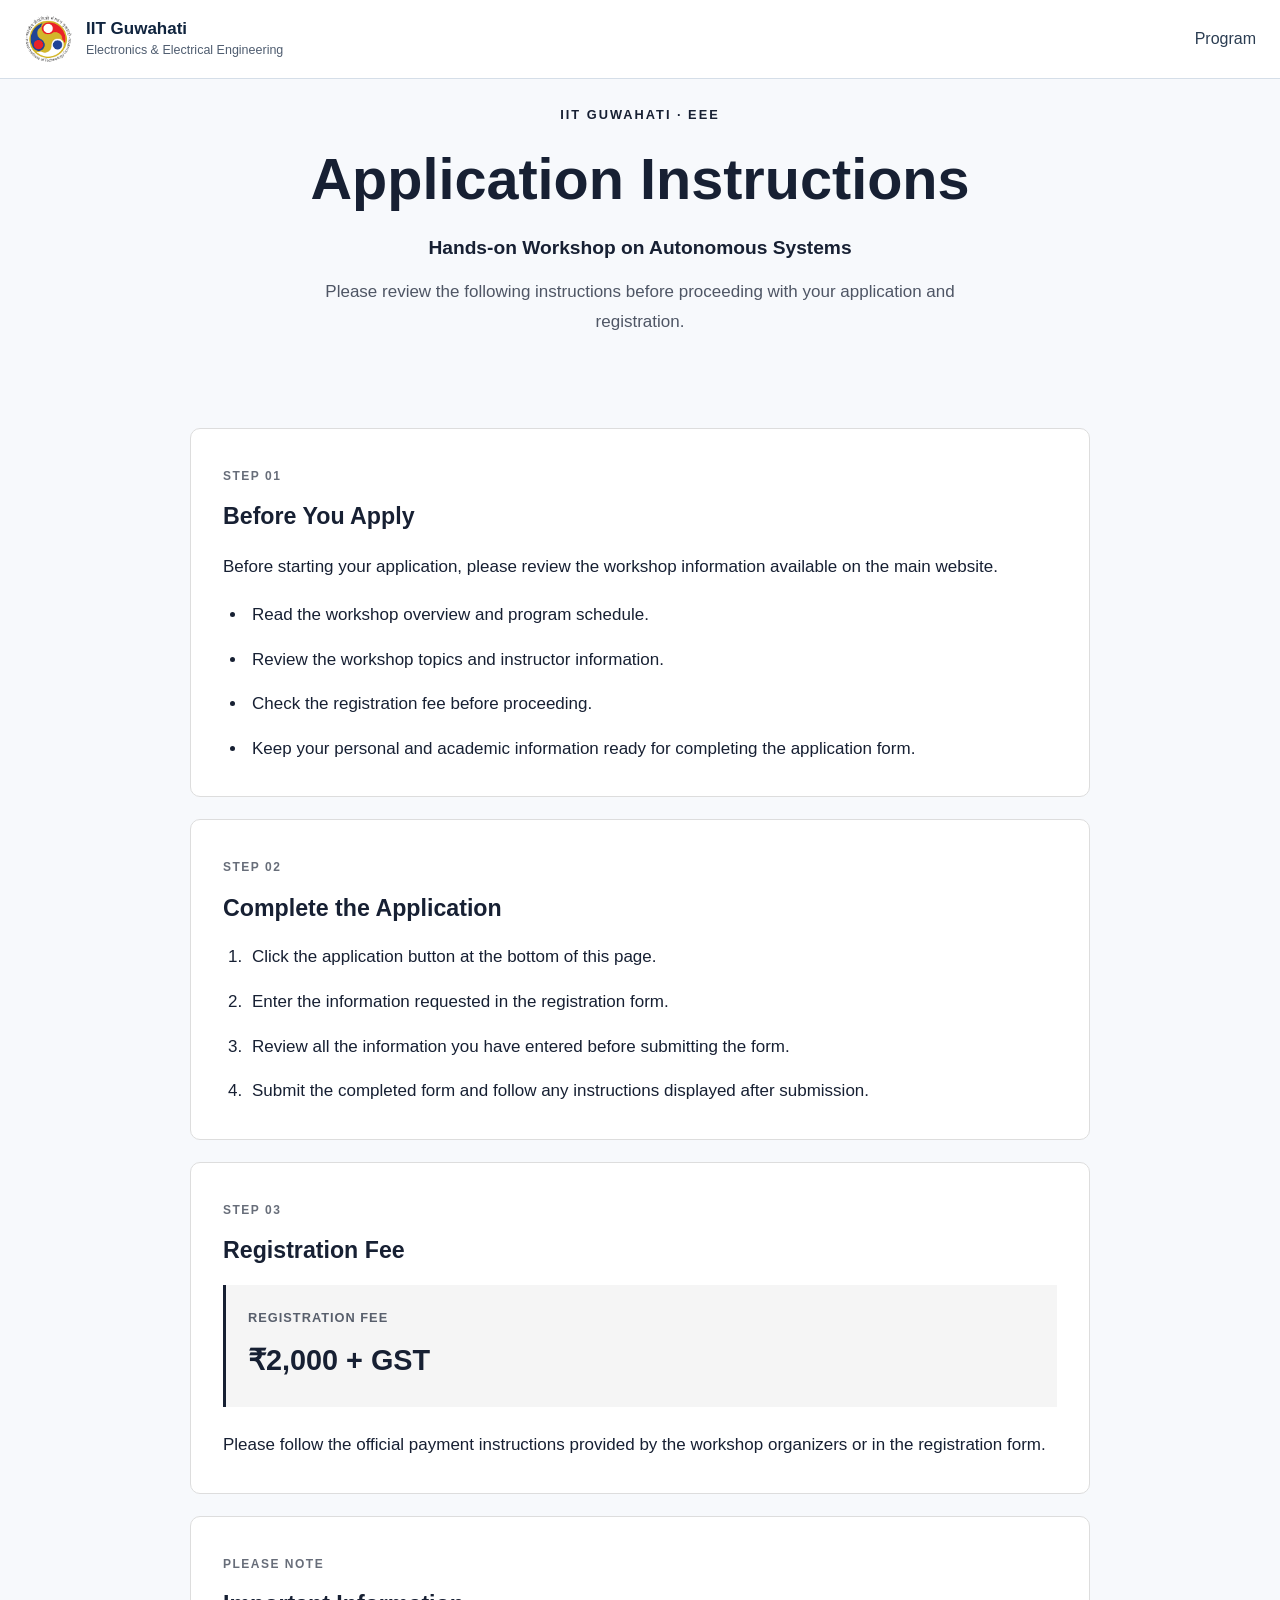
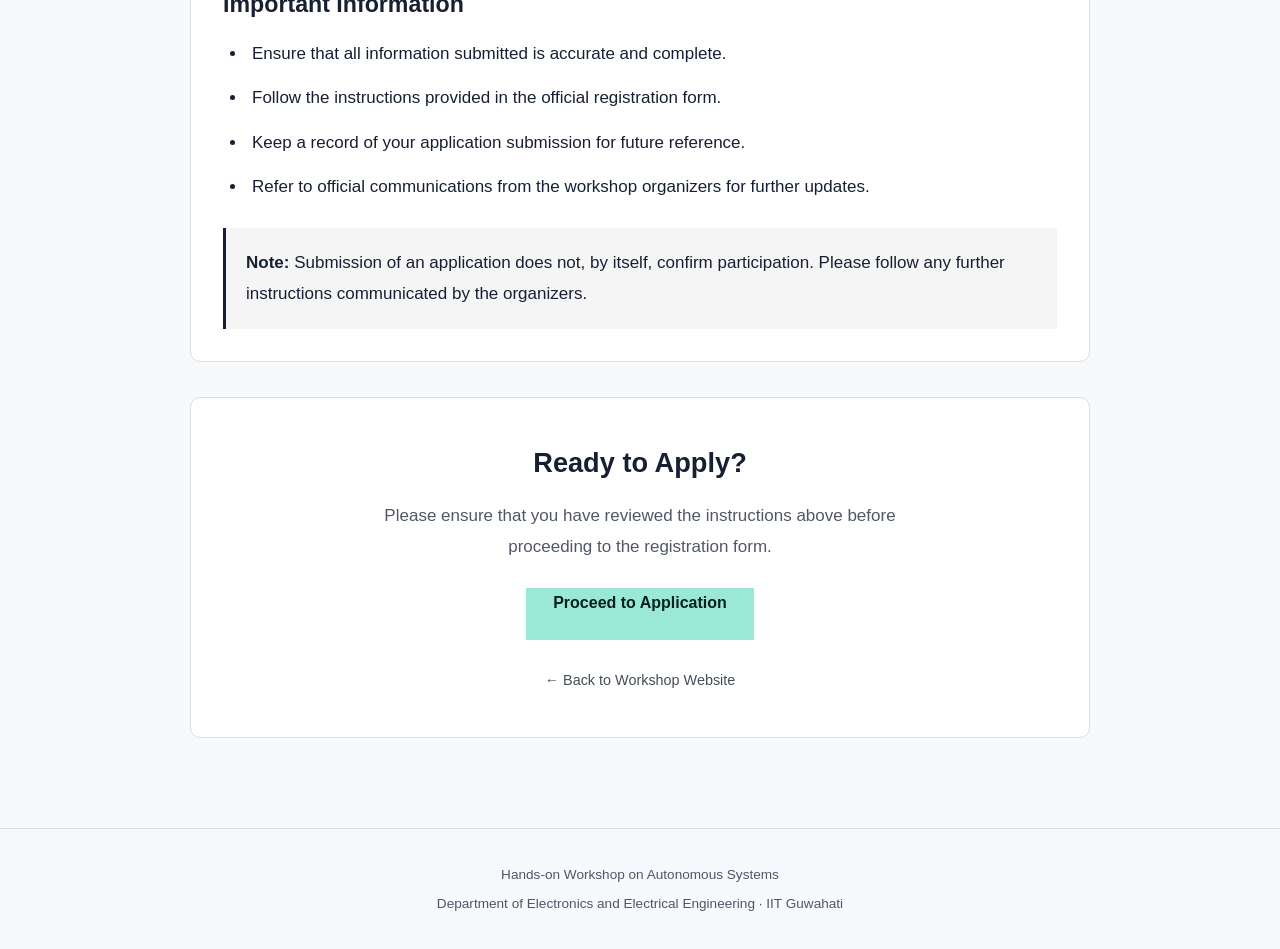
==== application.html @ e8c44f70 "Update workshop website" ====
<!DOCTYPE html>
<html lang="en">

<head>
    <meta charset="UTF-8">
    <meta name="viewport" content="width=device-width, initial-scale=1.0">

    <title>Application Instructions | IIT Guwahati</title>

    <meta
        name="description"
        content="Application and registration instructions for the Hands-on Workshop on Autonomous Systems at IIT Guwahati."
    >

    <link rel="stylesheet" href="style.css">
</head>

<body class="application-page">

    <!-- NAVIGATION BAR -->

    <header class="navbar">
        <div class="nav-container">

            <a href="index.html#home" class="brand">
                <img src="assets/iitg-logo.png" alt="IIT Guwahati Logo">

                <div>
                    <span class="brand-main">IIT Guwahati</span>
                    <span class="brand-sub">
                        Electronics &amp; Electrical Engineering
                    </span>
                </div>
            </a>

            <nav class="nav-menu" id="navMenu">
                <a href="index.html#program">Program</a>
            </nav>

            <button
                class="nav-toggle"
                id="navToggle"
                aria-label="Open menu"
                aria-expanded="false"
                aria-controls="navMenu"
            >
                <span></span>
                <span></span>
                <span></span>
            </button>

        </div>
    </header>


    <main>

        <!-- PAGE HERO -->

        <section class="application-hero">

            <div class="application-container">

                <span class="application-eyebrow">
                    IIT Guwahati · EEE
                </span>

                <h1>Application Instructions</h1>

                <p class="application-intro">
                    Hands-on Workshop on Autonomous Systems
                </p>

                <p class="application-description">
                    Please review the following instructions before
                    proceeding with your application and registration.
                </p>

            </div>

        </section>


        <!-- WORKSHOP INFORMATION -->

        <section class="application-section">

            <div class="application-container">

                <!-- <div class="application-overview">

                    <div class="application-info-card">
                        <span class="application-label">Workshop Dates</span>
                        <strong>7–9 December 2026</strong>
                    </div>

                    <div class="application-info-card">
                        <span class="application-label">Schedule</span>
                        <strong>9:30 AM – 5:00 PM</strong>
                    </div>

                    <div class="application-info-card">
                        <span class="application-label">Registration Fee</span>
                        <strong>₹2,000 + GST</strong>
                    </div>

                </div> -->


                <!-- STEP 1 -->

                <article class="application-card">

                    <span class="application-step">STEP 01</span>

                    <h2>Before You Apply</h2>

                    <p>
                        Before starting your application, please review
                        the workshop information available on the
                        main website.
                    </p>

                    <ul class="application-list">
                        <li>
                            Read the workshop overview and program
                            schedule.
                        </li>

                        <li>
                            Review the workshop topics and instructor
                            information.
                        </li>

                        <li>
                            Check the registration fee before proceeding.
                        </li>

                        <li>
                            Keep your personal and academic information
                            ready for completing the application form.
                        </li>
                    </ul>

                </article>


                <!-- STEP 2 -->

                <article class="application-card">

                    <span class="application-step">STEP 02</span>

                    <h2>Complete the Application</h2>

                    <ol class="application-list">
                        <li>
                            Click the application button at the bottom
                            of this page.
                        </li>

                        <li>
                            Enter the information requested in the
                            registration form.
                        </li>

                        <li>
                            Review all the information you have entered
                            before submitting the form.
                        </li>

                        <li>
                            Submit the completed form and follow any
                            instructions displayed after submission.
                        </li>
                    </ol>

                </article>


                <!-- STEP 3 -->

                <article class="application-card">

                    <span class="application-step">STEP 03</span>

                    <h2>Registration Fee</h2>

                    <div class="application-fee">
                        <span>Registration Fee</span>
                        <strong>₹2,000 + GST</strong>
                    </div>

                    <p>
                        Please follow the official payment instructions
                        provided by the workshop organizers or in the
                        registration form.
                    </p>

                </article>


                <!-- IMPORTANT INFORMATION -->

                <article class="application-card">

                    <span class="application-step">PLEASE NOTE</span>

                    <h2>Important Information</h2>

                    <ul class="application-list">
                        <li>
                            Ensure that all information submitted is
                            accurate and complete.
                        </li>

                        <li>
                            Follow the instructions provided in the
                            official registration form.
                        </li>

                        <li>
                            Keep a record of your application submission
                            for future reference.
                        </li>

                        <li>
                            Refer to official communications from the
                            workshop organizers for further updates.
                        </li>
                    </ul>

                    <div class="application-notice">
                        <strong>Note:</strong>
                        Submission of an application does not, by itself,
                        confirm participation. Please follow any further
                        instructions communicated by the organizers.
                    </div>

                </article>


                <!-- APPLICATION BUTTON -->

                <section class="application-cta">

                    <h2>Ready to Apply?</h2>

                    <p>
                        Please ensure that you have reviewed the
                        instructions above before proceeding to the
                        registration form.
                    </p>

                    <!-- Replace GOOGLE_FORM_URL with your actual form URL -->

                    <a
                        href="https://forms.gle/KjtZhT42opRwBHwW9"
                        class="btn btn-primary"
                        target="_blank"
                        rel="noopener noreferrer"
                    >
                        Proceed to Application
                    </a>

                    <br>

                    <a href="index.html#home" class="application-back-link">
                        ← Back to Workshop Website
                    </a>

                </section>

            </div>

        </section>

    </main>


    <!-- FOOTER -->

    <footer class="application-footer">
        <p>
            Hands-on Workshop on Autonomous Systems
        </p>

        <p>
            Department of Electronics and Electrical Engineering
            · IIT Guwahati
        </p>
    </footer>


    <!-- MOBILE NAVIGATION -->

    <script>
        const navToggle = document.getElementById("navToggle");
        const navMenu = document.getElementById("navMenu");

        if (navToggle && navMenu) {
            navToggle.addEventListener("click", function () {
                const isOpen = navMenu.classList.toggle("active");

                navToggle.classList.toggle("active", isOpen);
                navToggle.setAttribute("aria-expanded", isOpen);
            });

            navMenu.querySelectorAll("a").forEach(function (link) {
                link.addEventListener("click", function () {
                    navMenu.classList.remove("active");
                    navToggle.classList.remove("active");
                    navToggle.setAttribute("aria-expanded", "false");
                });
            });
        }
    </script>

</body>

</html>
---- style.css ----
:root {
    --bg: #f7f9fc;
    --surface: #ffffff;
    --surface-soft: #eef4f8;

    --navy: #10243e;
    --navy-dark: #09182b;

    --blue: #135b97;
    --blue-light: #e6f1fa;

    --green: #159a83;
    --green-light: #e4f5f1;

    --mint: #9ae8d6;

    --text: #172033;
    --text-soft: #3b4a5f;
    --muted: #4f5d70;
    --border: #d5dee8;

    --white: #ffffff;

    --on-dark: rgba(255, 255, 255, 0.94);
    --on-dark-soft: rgba(255, 255, 255, 0.84);
    --on-dark-muted: rgba(255, 255, 255, 0.74);

    --shadow: 0 20px 50px rgba(15, 35, 60, 0.08);
    --radius: 14px;
    --max-width: 1250px;
}


/* =========================
   RESET
========================= */

* {
    margin: 0;
    padding: 0;
    box-sizing: border-box;
}

html {
    scroll-behavior: smooth;
    scroll-padding-top: 90px;
}

body {
    font-family:
        Inter,
        -apple-system,
        BlinkMacSystemFont,
        "Segoe UI",
        sans-serif;

    background: var(--bg);
    color: var(--text);

    font-size: 17px;
    line-height: 1.7;

    overflow-x: hidden;
    -webkit-font-smoothing: antialiased;
}

img {
    display: block;
    max-width: 100%;
}

a {
    color: inherit;
    text-decoration: none;
}

button {
    font: inherit;
}

:focus-visible {
    outline: 3px solid var(--mint);
    outline-offset: 3px;
}


/* =========================
   NAVBAR
========================= */

.navbar {
    position: fixed;
    top: 0;
    left: 0;
    width: 100%;
    z-index: 1000;

    background: rgba(255, 255, 255, 0.98);
    border-bottom: 1px solid var(--border);
    backdrop-filter: blur(12px);
}

.nav-container {
    width: min(calc(100% - 48px), var(--max-width));
    min-height: 78px;
    margin: auto;

    display: flex;
    align-items: center;
    justify-content: space-between;
}

.brand {
    display: flex;
    align-items: center;
    gap: 14px;
}

.brand img {
    width: 48px;
    height: 48px;
    object-fit: contain;
}

.brand-main {
    display: block;
    font-size: 17px;
    font-weight: 700;
    line-height: 1.2;
    color: var(--navy);
}

.brand-sub {
    display: block;
    margin-top: 3px;
    font-size: 12.5px;
    line-height: 1.25;
    color: var(--muted);
}

.nav-menu {
    display: flex;
    align-items: center;
    gap: 36px;
}

.nav-menu a {
    position: relative;
    font-size: 16px;
    font-weight: 500;
    color: #2b3d52;
    transition: color 0.2s ease;
}

.nav-menu a:hover {
    color: var(--blue);
}

.nav-menu a::after {
    content: "";
    position: absolute;
    left: 0;
    bottom: -8px;
    width: 0;
    height: 2px;
    background: var(--blue);
    transition: width 0.2s ease;
}

.nav-menu a:hover::after {
    width: 100%;
}

.nav-toggle {
    display: none;
    width: 44px;
    height: 44px;
    border: 1px solid var(--border);
    background: var(--white);
    cursor: pointer;
}

.nav-toggle span {
    display: block;
    width: 20px;
    height: 2px;
    margin: 4px auto;
    background: var(--navy);
}


/* =========================
   HERO
========================= */

.hero {
    min-height: 820px;
    position: relative;
    display: flex;
    align-items: center;

    /* Stronger, more even overlay so text stays readable over the photo */
    background:
        linear-gradient(
            90deg,
            rgba(7, 25, 46, 0.98) 0%,
            rgba(7, 25, 46, 0.95) 45%,
            rgba(7, 25, 46, 0.86) 75%,
            rgba(7, 25, 46, 0.78) 100%
        ),
        url("assets/workshop-hero.jpg") center / cover no-repeat;

    color: var(--white);
    overflow: hidden;
}

.hero-container {
    width: min(calc(100% - 48px), var(--max-width));
    margin: auto;
    padding-top: 90px;
    padding-bottom: 70px;

    position: relative;
    z-index: 2;

    display: grid;
    grid-template-columns:
        minmax(0, 1.12fr)
        minmax(360px, 0.82fr);
    gap: 64px;
    align-items: center;
}

.hero-content {
    max-width: 720px;
}

.hero h1 {
    margin-bottom: 26px;
    font-size: clamp(40px, 4.3vw, 60px);
    line-height: 1.08;
    letter-spacing: -0.03em;
    font-weight: 700;
}

.hero h1 span {
    display: block;
    color: var(--mint);
}

.hero-description {
    max-width: 660px;
    margin-bottom: 38px;
    font-size: 19px;
    line-height: 1.7;
    color: var(--on-dark);
}


/* =========================
   HERO META
========================= */

.hero-meta {
    display: grid;
    grid-template-columns: repeat(4, 1fr);
    margin-bottom: 34px;

    border-top: 1px solid rgba(255, 255, 255, 0.28);
    border-bottom: 1px solid rgba(255, 255, 255, 0.28);
}

.hero-meta-item {
    padding: 20px 18px;
    border-right: 1px solid rgba(255, 255, 255, 0.2);
}

.hero-meta-item:last-child {
    border-right: none;
}

.hero-meta-item strong {
    display: block;
    margin-bottom: 4px;
    font-size: 17px;
    font-weight: 700;
    line-height: 1.3;
    color: var(--white);
}

.hero-meta-item span {
    display: block;
    font-size: 15px;
    line-height: 1.4;
    color: var(--on-dark-soft);
}


/* =========================
   BUTTONS
========================= */

.hero-buttons {
    display: flex;
    flex-wrap: wrap;
    gap: 12px;
}

.btn {
    display: inline-flex;
    align-items: center;
    justify-content: center;

    min-height: 52px;
    padding: 0 26px;

    border: 1px solid transparent;
    font-size: 16px;
    font-weight: 600;

    transition:
        transform 0.2s ease,
        background 0.2s ease,
        border-color 0.2s ease;
}

.btn:hover {
    transform: translateY(-2px);
}

.btn-primary {
    background: var(--mint);
    color: #06201a;
}

.btn-primary:hover {
    background: #b3f0e2;
}

.btn-secondary {
    border-color: rgba(255, 255, 255, 0.45);
    background: rgba(255, 255, 255, 0.08);
    color: var(--white);
}

.btn-secondary:hover {
    background: rgba(255, 255, 255, 0.16);
    border-color: rgba(255, 255, 255, 0.65);
}


/* =========================
   HERO INFO POSTERS
   (What will be provided / What to bring)
========================= */

.hero-side-info {
    display: flex;
    flex-direction: column;
    gap: 20px;
}

.info-poster {
    position: relative;
    display: grid;
    grid-template-columns: 52px 1fr;
    gap: 20px;

    padding: 30px 30px 30px 28px;

    /* Near-solid panel so text never competes with the photo behind it */
    background: rgba(11, 33, 60, 0.92);
    border: 1px solid rgba(255, 255, 255, 0.28);
    border-left: 4px solid var(--mint);
    border-radius: 12px;

    box-shadow: 0 18px 40px rgba(0, 0, 0, 0.25);

    transition:
        background 0.25s ease,
        border-color 0.25s ease,
        transform 0.25s ease;
}

.info-poster:hover {
    background: rgba(14, 40, 72, 0.96);
    transform: translateY(-2px);
}

.info-poster-number {
    font-size: 30px;
    font-weight: 700;
    line-height: 1;
    letter-spacing: -0.02em;
    color: var(--mint);
}

.info-poster-content h3 {
    margin-bottom: 16px;
    font-size: 22px;
    line-height: 1.3;
    font-weight: 700;
    color: var(--white);
}

.info-poster-content ul {
    list-style: none;
    margin: 0;
    padding: 0;

    font-size: 17px;
    line-height: 1.55;
    color: var(--on-dark);
}

.info-poster-content li {
    position: relative;
    margin-bottom: 12px;
    padding-left: 24px;
}

.info-poster-content li:last-child {
    margin-bottom: 0;
}

/* custom check-style bullet */
.info-poster-content li::before {
    content: "";
    position: absolute;
    left: 2px;
    top: 0.62em;
    width: 8px;
    height: 8px;
    border-radius: 50%;
    background: var(--mint);
}

.poster-note {
    display: block;
    margin-top: 3px;
    font-size: 15px;
    font-weight: 500;
    color: var(--on-dark-soft);
}


/* =========================
   GENERAL SECTIONS
========================= */

.section {
    padding: 110px 0;
}

.container {
    width: min(calc(100% - 48px), var(--max-width));
    margin: auto;
}

.section-heading {
    display: grid;
    grid-template-columns: 56px 1fr;
    gap: 26px;
    align-items: start;
    margin-bottom: 64px;
}

.section-number {
    padding-top: 6px;
    font-size: 16px;
    font-weight: 700;
    color: var(--blue);
    letter-spacing: 0.08em;
}

.section-label {
    margin-bottom: 12px;
    font-size: 13.5px;
    font-weight: 700;
    line-height: 1.3;
    letter-spacing: 0.14em;
    color: var(--blue);
}

.section-heading h2 {
    max-width: 900px;
    font-size: clamp(34px, 4vw, 50px);
    line-height: 1.15;
    letter-spacing: -0.025em;
    font-weight: 650;
    color: var(--navy);
}

.section-heading h2 span {
    color: var(--blue);
}


/* =========================
   PROGRAM TIMELINE
========================= */

.timeline {
    position: relative;
    margin-left: 78px;
    border-left: 2px solid var(--border);
}

.timeline-item {
    position: relative;
    display: grid;
    grid-template-columns: 130px 1fr;
    gap: 40px;
    padding: 0 0 60px 44px;
}

.timeline-item:last-child {
    padding-bottom: 0;
}

.timeline-item::before {
    content: "";
    position: absolute;
    left: -7px;
    top: 6px;
    width: 12px;
    height: 12px;
    border-radius: 50%;
    background: var(--blue);
    box-shadow: 0 0 0 5px var(--bg);
}

.timeline-day {
    font-size: 32px;
    line-height: 1;
    font-weight: 700;
    color: var(--navy);
}

.timeline-day span {
    display: block;
    margin-bottom: 8px;
    font-size: 13px;
    letter-spacing: 0.14em;
    color: var(--blue);
}

.timeline-content {
    max-width: 820px;
}

.timeline-content h3 {
    margin-bottom: 12px;
    font-size: 25px;
    line-height: 1.3;
    font-weight: 650;
    color: var(--navy);
}

.timeline-content p {
    max-width: 760px;
    font-size: 17.5px;
    line-height: 1.75;
    color: var(--text-soft);
}


/* =========================
   PROJECTS
========================= */

.project-list {
    display: grid;
    grid-template-columns: repeat(2, minmax(0, 1fr));
    gap: 0 40px;

    margin-top: 28px;
    border-top: 1px solid var(--border);
}

.project-item {
    display: grid;
    grid-template-columns: 54px 1fr;
    gap: 17px;

    padding: 22px 0;
    border-bottom: 1px solid var(--border);
}

.project-number {
    padding-top: 3px;
    font-size: 15px;
    font-weight: 700;
    color: var(--blue);
}

.project-item h4 {
    margin-bottom: 5px;
    font-size: 20px;
    line-height: 1.35;
    font-weight: 650;
    color: var(--navy);
}

.project-item p {
    margin: 0;
    font-size: 16px;
    line-height: 1.55;
    color: var(--muted);
}


/* =========================
   DAY 03 TAGLINE
========================= */

.day03-tagline {
    margin-top: 36px;
    margin-bottom: 24px;
    font-size: 32px;
    line-height: 1.25;
    font-weight: 650;
    letter-spacing: -0.02em;
    color: var(--navy);
}

.day03-tagline span {
    color: var(--blue);
}


/* =========================
   SCHEDULE BUTTON
========================= */

.schedule-button {
    margin-top: 55px;
    display: flex;
    justify-content: flex-end;
}

.schedule-button .btn-secondary {
    border-color: var(--blue);
    background: transparent;
    color: var(--blue);
}

.schedule-button .btn-secondary:hover {
    background: var(--blue-light);
    border-color: var(--blue);
}


/* =========================
   ABOUT (unused in current HTML, kept for later)
========================= */

.about-section {
    background: var(--surface-soft);
    padding-top: 105px;
    padding-bottom: 110px;
}

.about-layout {
    display: grid;
    grid-template-columns: 240px 1fr;
    gap: 75px;
    align-items: start;
}

.about-label {
    display: flex;
    align-items: flex-start;
    gap: 17px;
}

.about-label .section-number {
    padding-top: 1px;
}

.about-label .section-label {
    margin: 0;
    padding-top: 1px;
}

.about-main {
    min-width: 0;
}

.about-main h2 {
    max-width: 1000px;
    margin: 0;
    font-size: clamp(40px, 5vw, 62px);
    line-height: 1.1;
    letter-spacing: -0.035em;
    font-weight: 650;
    color: var(--navy);
}

.about-main h2 span {
    color: var(--blue);
}

.about-description {
    max-width: 900px;
    margin-top: 38px;
    padding-top: 26px;
    border-top: 1px solid #c3d0dc;
}

.about-description p {
    max-width: 850px;
    margin: 0;
    font-size: 19px;
    line-height: 1.75;
    color: var(--text-soft);
}


/* =========================
   INSTRUCTORS (dark section)
========================= */

.section-dark {
    background: var(--navy-dark);
    color: var(--white);
}

.section-heading.light .section-number,
.section-heading.light .section-label {
    color: var(--mint);
}

.section-heading.light h2 {
    color: var(--white);
}

.section-heading.light h2 span {
    color: var(--mint);
}


/* =========================
   MAIN INSTRUCTOR CARDS
========================= */

.instructor-grid {
    display: grid;
    grid-template-columns: repeat(2, minmax(0, 1fr));
    gap: 28px;
}

.instructor-card {
    display: grid;
    grid-template-columns: 205px 1fr;
    min-height: 295px;

    border: 1px solid rgba(255, 255, 255, 0.2);
    background: rgba(255, 255, 255, 0.06);

    transition:
        transform 0.25s ease,
        border-color 0.25s ease;
}

.instructor-card:hover {
    transform: translateY(-3px);
    border-color: rgba(154, 232, 214, 0.5);
}

.instructor-image {
    height: 100%;
    min-height: 295px;
    overflow: hidden;
    background: #dce4ec;
}

.instructor-image img {
    width: 100%;
    height: 100%;
    object-fit: cover;
}

.instructor-content {
    display: flex;
    flex-direction: column;
    justify-content: center;
    padding: 32px;
}

.instructor-content h3 {
    margin-bottom: 14px;
    font-size: 27px;
    line-height: 1.25;
    font-weight: 650;
    color: var(--white);
}

.instructor-affiliation {
    margin-bottom: 24px;
    font-size: 16px;
    line-height: 1.65;
    color: var(--on-dark-soft);
}

.instructor-email {
    display: flex;
    align-items: center;
    flex-wrap: wrap;
    gap: 10px;
}

.email-label {
    font-size: 12px;
    font-weight: 700;
    letter-spacing: 0.12em;
    color: var(--mint);
}

.instructor-email a {
    font-size: 16px;
    color: var(--on-dark);
    overflow-wrap: anywhere;
    transition: color 0.2s ease;
}

.instructor-email a:hover {
    color: var(--mint);
    text-decoration: underline;
}


/* =========================
   TEACHING ASSISTANTS
========================= */

.teaching-assistants {
    margin-top: 88px;
    padding-top: 68px;
    border-top: 1px solid rgba(255, 255, 255, 0.2);
}

.ta-heading {
    display: flex;
    align-items: baseline;
    justify-content: space-between;
    gap: 30px;
    margin-bottom: 36px;
}

.ta-heading .section-label {
    margin: 0;
    color: var(--mint);
}

.ta-heading h3 {
    margin: 0;
    font-size: 30px;
    line-height: 1.25;
    font-weight: 650;
    color: var(--white);
}

.ta-heading h3 span {
    color: var(--mint);
}

.ta-grid {
    display: grid;
    grid-template-columns: repeat(4, minmax(0, 1fr));
    gap: 14px;
}

.ta-card {
    min-height: 118px;
    padding: 22px;

    border: 1px solid rgba(255, 255, 255, 0.18);
    background: rgba(255, 255, 255, 0.05);

    transition:
        background 0.2s ease,
        border-color 0.2s ease,
        transform 0.2s ease;
}

.ta-card:hover {
    transform: translateY(-2px);
    background: rgba(255, 255, 255, 0.09);
    border-color: rgba(154, 232, 214, 0.5);
}

.ta-card h4 {
    margin-bottom: 8px;
    font-size: 17.5px;
    line-height: 1.3;
    font-weight: 650;
    color: var(--white);
}

.ta-card p {
    margin: 0;
    font-size: 15px;
    line-height: 1.45;
    color: var(--on-dark-muted);
}


/* =========================
   CONTACT NOTE
========================= */

.instructor-contact-note {
    display: grid;
    grid-template-columns: 1fr minmax(300px, 650px) 1fr;
    align-items: center;
    gap: 22px;
    margin-top: 70px;
}

.contact-note-line {
    height: 1px;
    background: rgba(255, 255, 255, 0.2);
}

.instructor-contact-note p {
    margin: 0;
    text-align: center;
    font-size: 16px;
    line-height: 1.6;
    color: var(--on-dark-soft);
}


/* =========================
   TABLET
========================= */

@media (max-width: 1050px) {

    .hero-container {
        grid-template-columns: minmax(0, 1fr) minmax(320px, 0.72fr);
        gap: 45px;
    }

    .hero h1 {
        font-size: 50px;
    }

    .hero-meta {
        grid-template-columns: repeat(2, 1fr);
    }

    .hero-meta-item:nth-child(2) {
        border-right: none;
    }

    .hero-meta-item:nth-child(-n + 2) {
        border-bottom: 1px solid rgba(255, 255, 255, 0.2);
    }

    .instructor-card {
        grid-template-columns: 175px 1fr;
    }

    .ta-grid {
        grid-template-columns: repeat(3, minmax(0, 1fr));
    }

    .about-layout {
        grid-template-columns: 200px 1fr;
        gap: 50px;
    }
}


/* =========================
   900px
========================= */

@media (max-width: 900px) {

    .hero {
        min-height: auto;
    }

    .hero-container {
        grid-template-columns: 1fr;
        padding-top: 115px;
        padding-bottom: 75px;
        gap: 50px;
    }

    .hero-content {
        max-width: 760px;
    }

    .hero-side-info {
        padding-top: 0;
    }

    .instructor-grid {
        grid-template-columns: 1fr;
    }

    .instructor-card {
        grid-template-columns: 190px 1fr;
    }

    .ta-heading {
        display: block;
    }

    .ta-heading h3 {
        margin-top: 10px;
    }

    .ta-grid {
        grid-template-columns: repeat(3, minmax(0, 1fr));
    }
}


/* =========================
   MOBILE
========================= */

@media (max-width: 700px) {

    .project-list {
    grid-template-columns: 1fr;
    }

    body {
        font-size: 16.5px;
    }

    .nav-container,
    .hero-container,
    .container {
        width: min(calc(100% - 32px), var(--max-width));
    }


    /* NAVBAR */

    .nav-container {
        min-height: 68px;
    }

    .brand-sub {
        display: none;
    }

    .nav-toggle {
        display: block;
    }

    .nav-menu {
        position: absolute;
        top: 68px;
        left: 0;
        width: 100%;
        display: none;
        flex-direction: column;
        align-items: flex-start;
        gap: 0;
        padding: 12px 20px;
        background: var(--white);
        border-bottom: 1px solid var(--border);
        box-shadow: 0 15px 30px rgba(15, 35, 60, 0.08);
    }

    .nav-menu.active {
        display: flex;
    }

    .nav-menu a {
        width: 100%;
        padding: 14px 0;
        font-size: 16px;
    }

    .nav-menu a::after {
        display: none;
    }


    /* SECTIONS */

    .section {
        padding: 80px 0;
    }

    .section-heading {
        grid-template-columns: 38px 1fr;
        gap: 14px;
        margin-bottom: 45px;
    }

    .section-heading h2 {
        font-size: 34px;
    }


    /* HERO */

    .hero-container {
        padding-top: 100px;
    }

    .hero h1 {
        font-size: 42px;
    }

    .hero-description {
        font-size: 17.5px;
    }

    .hero-meta-item {
        padding: 17px 15px;
    }

    .hero-meta-item strong {
        font-size: 16px;
    }

    .hero-meta-item span {
        font-size: 14px;
    }


    /* POSTERS */

    .hero-side-info {
        gap: 16px;
    }

    .info-poster {
        grid-template-columns: 40px 1fr;
        gap: 14px;
        padding: 24px 20px;
    }

    .info-poster-number {
        font-size: 26px;
    }

    .info-poster-content h3 {
        font-size: 20px;
    }

    .info-poster-content ul {
        font-size: 16.5px;
    }

    .poster-note {
        font-size: 14.5px;
    }

    .hero-buttons {
        flex-direction: column;
        align-items: stretch;
    }

    .btn {
        width: 100%;
    }


    /* TIMELINE */

    .timeline {
        margin-left: 10px;
    }

    .timeline-item {
        grid-template-columns: 1fr;
        gap: 12px;
        padding-left: 26px;
        padding-bottom: 48px;
    }

    .timeline-day {
        font-size: 24px;
    }

    .timeline-day span {
        display: inline;
        margin: 0 6px 0 0;
    }

    .timeline-content h3 {
        font-size: 21px;
    }

    .timeline-content p {
        font-size: 16.5px;
    }


    /* DAY 03 */

    .day03-tagline {
        font-size: 26px;
    }


    /* ABOUT */

    .about-section {
        padding: 80px 0;
    }

    .about-layout {
        grid-template-columns: 1fr;
        gap: 28px;
    }

    .about-label {
        align-items: center;
        gap: 14px;
    }

    .about-main h2 {
        font-size: 40px;
        line-height: 1.12;
    }

    .about-description {
        margin-top: 30px;
        padding-top: 22px;
    }

    .about-description p {
        font-size: 17px;
    }


    /* INSTRUCTORS */

    .instructor-card {
        grid-template-columns: 1fr;
    }

    .instructor-image {
        min-height: 260px;
        height: 260px;
    }

    .instructor-content {
        padding: 25px;
    }

    .instructor-content h3 {
        font-size: 25px;
    }


    /* TA */

    .teaching-assistants {
        margin-top: 60px;
        padding-top: 50px;
    }

    .ta-grid {
        grid-template-columns: repeat(2, minmax(0, 1fr));
    }


    /* CONTACT */

    .instructor-contact-note {
        grid-template-columns: 1fr;
        gap: 18px;
    }

    .contact-note-line:first-child,
    .contact-note-line:last-child {
        display: none;
    }
}


/* =========================
   SMALL MOBILE
========================= */

@media (max-width: 480px) {

    .hero h1 {
        font-size: 37px;
    }

    .hero-meta {
        grid-template-columns: 1fr;
    }

    .hero-meta-item {
        border-right: none;
        border-bottom: 1px solid rgba(255, 255, 255, 0.2);
    }

    .hero-meta-item:last-child {
        border-bottom: none;
    }

    .info-poster {
        padding: 22px 18px;
        grid-template-columns: 34px 1fr;
        gap: 12px;
    }

    .info-poster-content h3 {
        font-size: 19px;
    }

    .info-poster-content ul {
        font-size: 16px;
    }

    .about-main h2 {
        font-size: 35px;
    }

    .ta-grid {
        grid-template-columns: 1fr;
    }

    .instructor-image {
        height: 240px;
        min-height: 240px;
    }
}


/* =========================
   REDUCED MOTION
========================= */

@media (prefers-reduced-motion: reduce) {

    html {
        scroll-behavior: auto;
    }

    * {
        transition: none !important;
    }
}




/* =========================================================
   APPLICATION PAGE
   All styles are scoped to .application-page so they do not
   affect the existing homepage.
========================================================= */

.application-page .application-container {
    width: min(100% - 40px, 900px);
    margin: 0 auto;
}

.application-page .application-hero {
    padding: 100px 0 60px;
    text-align: center;
}

.application-page .application-eyebrow {
    display: inline-block;
    margin-bottom: 20px;
    font-size: 0.8rem;
    font-weight: 700;
    letter-spacing: 2px;
    text-transform: uppercase;
}

.application-page .application-hero h1 {
    margin: 0 0 20px;
    font-size: clamp(2.2rem, 5vw, 3.6rem);
    line-height: 1.15;
}

.application-page .application-intro {
    margin: 0 0 12px;
    font-size: 1.2rem;
    font-weight: 600;
}

.application-page .application-description {
    max-width: 650px;
    margin: 0 auto;
    line-height: 1.8;
    opacity: 0.75;
}

.application-page .application-section {
    padding: 30px 0 90px;
}

.application-page .application-overview {
    display: grid;
    grid-template-columns: repeat(3, minmax(0, 1fr));
    gap: 18px;
    margin-bottom: 35px;
}

.application-page .application-info-card {
    padding: 24px;
    border: 1px solid var(--border-color, #ddd);
    border-radius: 10px;
    background: var(--card-bg, #fff);
}

.application-page .application-label {
    display: block;
    margin-bottom: 12px;
    font-size: 0.75rem;
    font-weight: 700;
    letter-spacing: 1px;
    text-transform: uppercase;
    opacity: 0.7;
}

.application-page .application-info-card strong {
    display: block;
    font-size: 1rem;
    line-height: 1.6;
}

.application-page .application-card {
    padding: 32px;
    margin-bottom: 22px;
    border: 1px solid var(--border-color, #ddd);
    border-radius: 10px;
    background: var(--card-bg, #fff);
}

.application-page .application-step {
    display: inline-block;
    margin-bottom: 14px;
    font-size: 0.75rem;
    font-weight: 700;
    letter-spacing: 1.5px;
    opacity: 0.65;
}

.application-page .application-card h2 {
    margin: 0 0 18px;
    font-size: 1.45rem;
    line-height: 1.4;
}

.application-page .application-card p {
    margin: 0 0 18px;
    line-height: 1.85;
}

.application-page .application-card p:last-child {
    margin-bottom: 0;
}

.application-page .application-list {
    padding-left: 24px;
    margin: 18px 0 0;
}

.application-page .application-list li {
    padding-left: 5px;
    margin-bottom: 14px;
    line-height: 1.8;
}

.application-page .application-list li:last-child {
    margin-bottom: 0;
}

.application-page .application-fee {
    display: flex;
    flex-direction: column;
    gap: 8px;
    padding: 22px;
    margin-bottom: 22px;
    border-left: 3px solid currentColor;
    background: var(--section-bg, #f5f5f5);
}

.application-page .application-fee span {
    font-size: 0.8rem;
    font-weight: 700;
    letter-spacing: 1px;
    text-transform: uppercase;
    opacity: 0.7;
}

.application-page .application-fee strong {
    font-size: 1.8rem;
}

.application-page .application-notice {
    padding: 20px;
    margin-top: 25px;
    border-left: 3px solid currentColor;
    background: var(--section-bg, #f5f5f5);
    line-height: 1.8;
}

.application-page .application-cta {
    padding: 42px 28px;
    margin-top: 35px;
    text-align: center;
    border: 1px solid var(--border-color, #ddd);
    border-radius: 10px;
    background: var(--card-bg, #fff);
}

.application-page .application-cta h2 {
    margin: 0 0 15px;
    font-size: 1.7rem;
}

.application-page .application-cta p {
    max-width: 600px;
    margin: 0 auto 25px;
    line-height: 1.8;
    opacity: 0.75;
}

.application-page .application-cta .btn {
    display: inline-block;
    margin-bottom: 12px;
    text-decoration: none;
}

.application-page .application-back-link {
    display: inline-block;
    margin-top: 16px;
    font-size: 0.9rem;
    text-decoration: none;
    color: inherit;
    opacity: 0.8;
}

.application-page .application-back-link:hover {
    opacity: 1;
    text-decoration: underline;
}

.application-page .application-footer {
    padding: 28px 20px;
    border-top: 1px solid var(--border-color, #ddd);
    text-align: center;
}

.application-page .application-footer p {
    margin: 6px 0;
    font-size: 0.85rem;
    line-height: 1.7;
    opacity: 0.75;
}


/* APPLICATION PAGE RESPONSIVE DESIGN */

@media (max-width: 700px) {

    .application-page .application-hero {
        padding: 75px 0 45px;
    }

    .application-page .application-section {
        padding: 25px 0 60px;
    }

    .application-page .application-overview {
        grid-template-columns: 1fr;
        gap: 12px;
    }

    .application-page .application-info-card {
        padding: 20px;
    }

    .application-page .application-card {
        padding: 25px 20px;
    }

    .application-page .application-cta {
        padding: 32px 20px;
    }

}
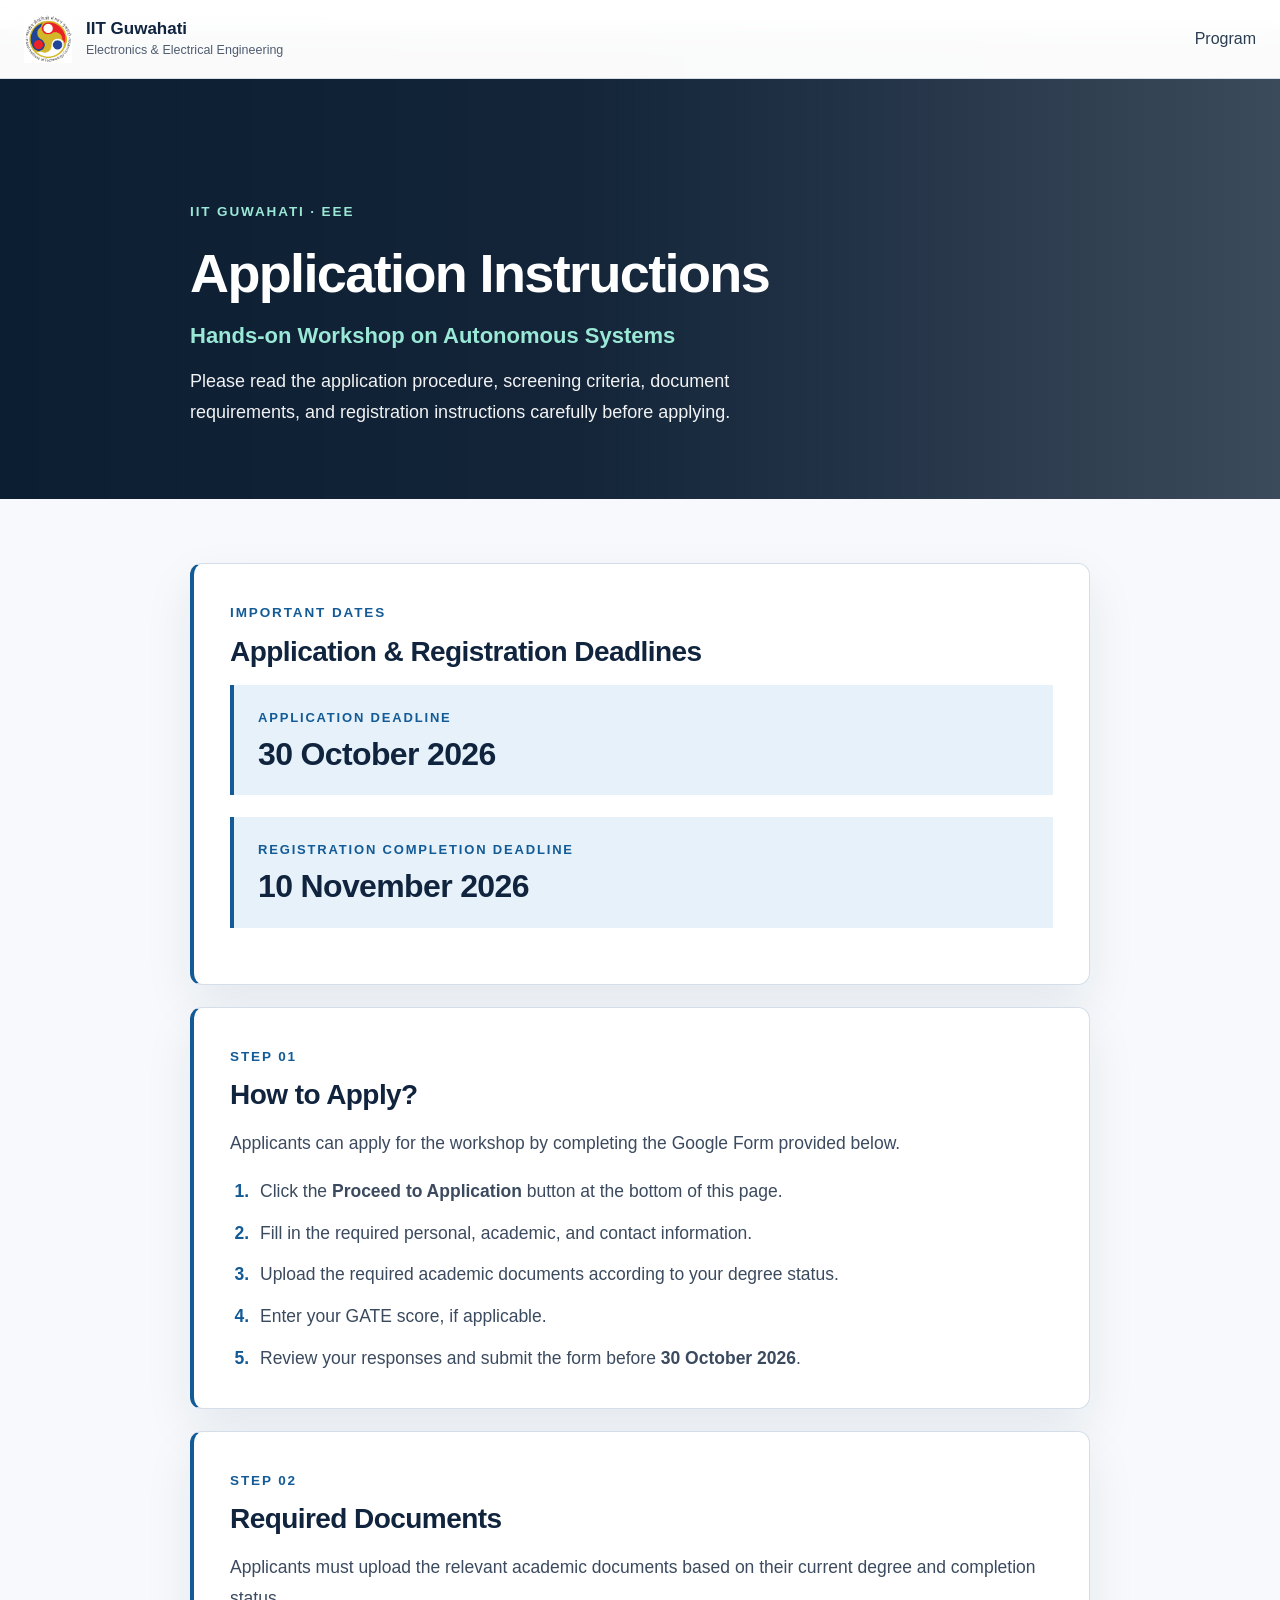
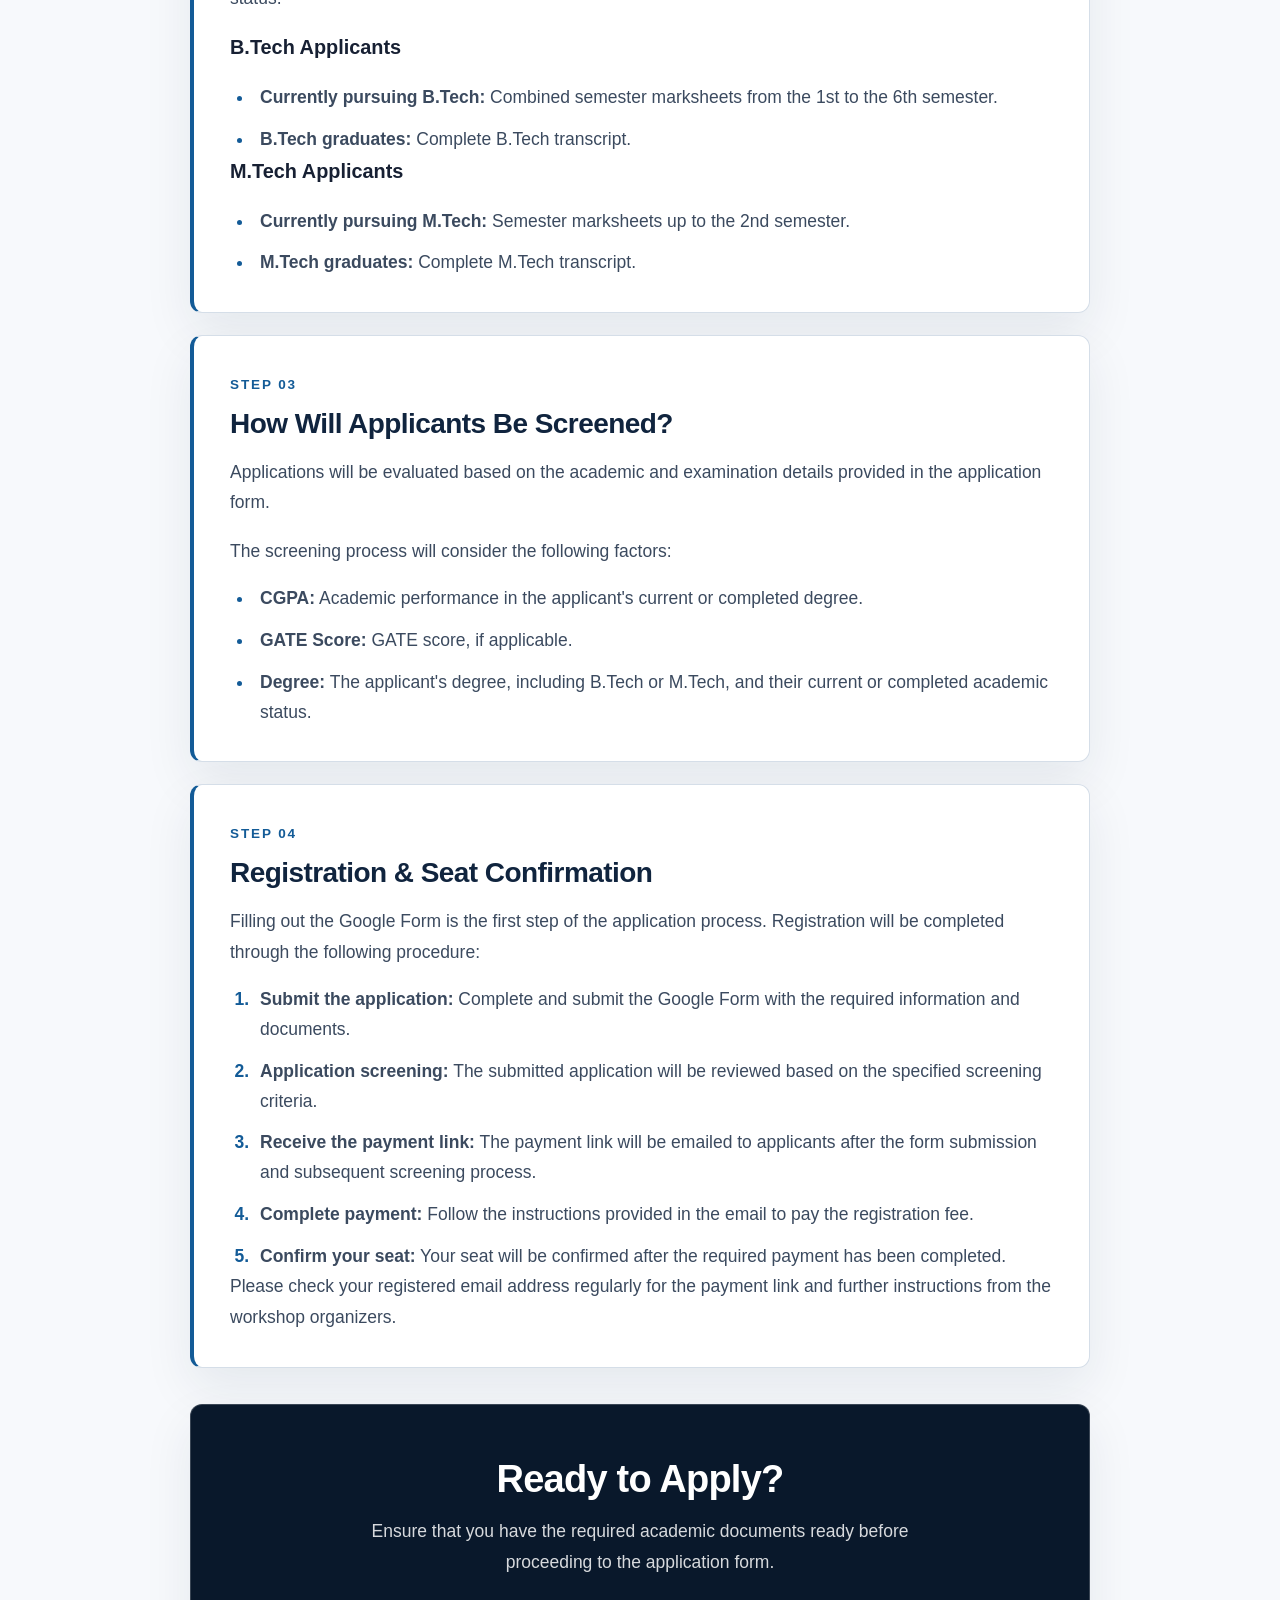
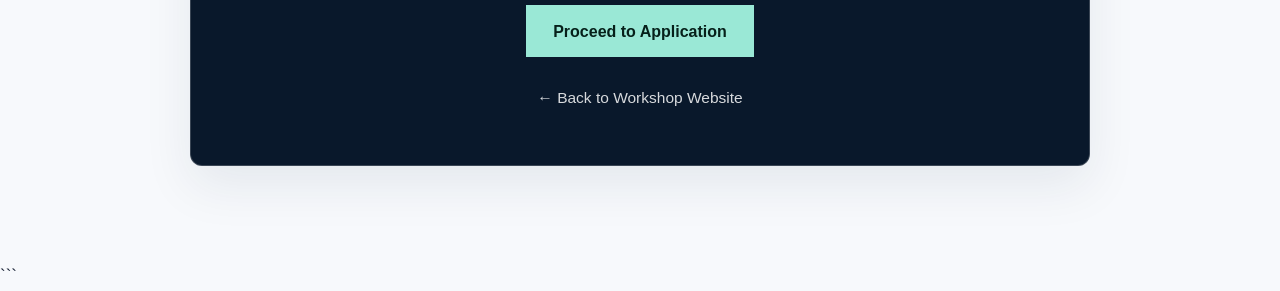
==== commit a01eb451: "Update workshop website with application pages" ====
--- a/application.html
+++ b/application.html
@@ -1,320 +1,417 @@
 <!DOCTYPE html>
+
 <html lang="en">
 
 <head>
     <meta charset="UTF-8">
     <meta name="viewport" content="width=device-width, initial-scale=1.0">
 
-    <title>Application Instructions | IIT Guwahati</title>
-
-    <meta
-        name="description"
-        content="Application and registration instructions for the Hands-on Workshop on Autonomous Systems at IIT Guwahati."
-    >
-
-    <link rel="stylesheet" href="style.css">
+```
+<title>Application Instructions | IIT Guwahati</title>
+
+<meta
+    name="description"
+    content="Application instructions, eligibility screening, required documents, and registration details for the Hands-on Workshop on Autonomous Systems at IIT Guwahati."
+>
+
+<link rel="stylesheet" href="style.css">
+```
+
 </head>
 
 <body class="application-page">
 
-    <!-- NAVIGATION BAR -->
-
-    <header class="navbar">
-        <div class="nav-container">
-
-            <a href="index.html#home" class="brand">
-                <img src="assets/iitg-logo.png" alt="IIT Guwahati Logo">
-
-                <div>
-                    <span class="brand-main">IIT Guwahati</span>
-                    <span class="brand-sub">
-                        Electronics &amp; Electrical Engineering
-                    </span>
+```
+<!-- NAVIGATION BAR -->
+
+<header class="navbar">
+
+    <div class="nav-container">
+
+        <a href="index.html#home" class="brand">
+
+            <img src="assets/iitg-logo.png" alt="IIT Guwahati Logo">
+
+            <div>
+                <span class="brand-main">IIT Guwahati</span>
+
+                <span class="brand-sub">
+                    Electronics &amp; Electrical Engineering
+                </span>
+            </div>
+
+        </a>
+
+        <nav class="nav-menu" id="navMenu">
+            <a href="index.html#program">Program</a>
+        </nav>
+
+        <button
+            class="nav-toggle"
+            id="navToggle"
+            aria-label="Open menu"
+            aria-expanded="false"
+            aria-controls="navMenu"
+        >
+            <span></span>
+            <span></span>
+            <span></span>
+        </button>
+
+    </div>
+
+</header>
+
+
+<main>
+
+    <!-- PAGE HERO -->
+
+    <section class="application-hero">
+
+        <div class="application-container">
+
+            <span class="application-eyebrow">
+                IIT Guwahati · EEE
+            </span>
+
+            <h1>Application Instructions</h1>
+
+            <p class="application-intro">
+                Hands-on Workshop on Autonomous Systems
+            </p>
+
+            <p class="application-description">
+                Please read the application procedure, screening
+                criteria, document requirements, and registration
+                instructions carefully before applying.
+            </p>
+
+        </div>
+
+    </section>
+
+
+    <!-- APPLICATION INFORMATION -->
+
+    <section class="application-section">
+
+        <div class="application-container">
+
+
+            <!-- IMPORTANT DATES -->
+
+            <article class="application-card">
+
+                <span class="application-step">IMPORTANT DATES</span>
+
+                <h2>Application &amp; Registration Deadlines</h2>
+
+                <div class="application-fee">
+
+                    <span>Application Deadline</span>
+
+                    <strong>30 October 2026</strong>
+
                 </div>
-            </a>
-
-            <nav class="nav-menu" id="navMenu">
-                <a href="index.html#program">Program</a>
-            </nav>
-
-            <button
-                class="nav-toggle"
-                id="navToggle"
-                aria-label="Open menu"
-                aria-expanded="false"
-                aria-controls="navMenu"
-            >
-                <span></span>
-                <span></span>
-                <span></span>
-            </button>
+
+                <div class="application-fee">
+
+                    <span>Registration Completion Deadline</span>
+
+                    <strong>10 November 2026</strong>
+
+                </div>
+
+            </article>
+
+
+            <!-- STEP 1: HOW TO APPLY -->
+
+            <article class="application-card">
+
+                <span class="application-step">STEP 01</span>
+
+                <h2>How to Apply?</h2>
+
+                <p>
+                    Applicants can apply for the workshop by
+                    completing the Google Form provided below.
+                </p>
+
+                <ol class="application-list">
+
+                    <li>
+                        Click the
+                        <strong>Proceed to Application</strong>
+                        button at the bottom of this page.
+                    </li>
+
+                    <li>
+                        Fill in the required personal, academic,
+                        and contact information.
+                    </li>
+
+                    <li>
+                        Upload the required academic documents
+                        according to your degree status.
+                    </li>
+
+                    <li>
+                        Enter your GATE score, if applicable.
+                    </li>
+
+                    <li>
+                        Review your responses and submit the form
+                        before <strong>30 October 2026</strong>.
+                    </li>
+
+                </ol>
+
+
+            </article>
+
+
+            <!-- STEP 2: REQUIRED DOCUMENTS -->
+
+            <article class="application-card">
+
+                <span class="application-step">STEP 02</span>
+
+                <h2>Required Documents</h2>
+
+                <p>
+                    Applicants must upload the relevant academic
+                    documents based on their current degree and
+                    completion status.
+                </p>
+
+                <h3>B.Tech Applicants</h3>
+
+                <ul class="application-list">
+
+                    <li>
+                        <strong>Currently pursuing B.Tech:</strong>
+                        Combined semester marksheets from the
+                        1st to the 6th semester.
+                    </li>
+
+                    <li>
+                        <strong>B.Tech graduates:</strong>
+                        Complete B.Tech transcript.
+                    </li>
+
+                </ul>
+
+
+                <h3>M.Tech Applicants</h3>
+
+                <ul class="application-list">
+
+                    <li>
+                        <strong>Currently pursuing M.Tech:</strong>
+                        Semester marksheets up to the 2nd semester.
+                    </li>
+
+                    <li>
+                        <strong>M.Tech graduates:</strong>
+                        Complete M.Tech transcript.
+                    </li>
+
+                </ul>
+
+
+            </article>
+
+
+            <!-- STEP 3: SCREENING -->
+
+            <article class="application-card">
+
+                <span class="application-step">STEP 03</span>
+
+                <h2>How Will Applicants Be Screened?</h2>
+
+                <p>
+                    Applications will be evaluated based on the
+                    academic and examination details provided
+                    in the application form.
+                </p>
+
+                <p>
+                    The screening process will consider the
+                    following factors:
+                </p>
+
+                <ul class="application-list">
+
+                    <li>
+                        <strong>CGPA:</strong>
+                        Academic performance in the applicant's
+                        current or completed degree.
+                    </li>
+
+                    <li>
+                        <strong>GATE Score:</strong>
+                        GATE score, if applicable.
+                    </li>
+
+                    <li>
+                        <strong>Degree:</strong>
+                        The applicant's degree, including B.Tech
+                        or M.Tech, and their current or completed
+                        academic status.
+                    </li>
+
+                </ul>
+
+
+            </article>
+
+
+            <!-- STEP 4: REGISTRATION AND PAYMENT -->
+
+            <article class="application-card">
+
+                <span class="application-step">STEP 04</span>
+
+                <h2>Registration &amp; Seat Confirmation</h2>
+
+                <p>
+                    Filling out the Google Form is the first step
+                    of the application process. Registration will
+                    be completed through the following procedure:
+                </p>
+
+                <ol class="application-list">
+
+                    <li>
+                        <strong>Submit the application:</strong>
+                        Complete and submit the Google Form with
+                        the required information and documents.
+                    </li>
+
+                    <li>
+                        <strong>Application screening:</strong>
+                        The submitted application will be reviewed
+                        based on the specified screening criteria.
+                    </li>
+
+                    <li>
+                        <strong>Receive the payment link:</strong>
+                        The payment link will be emailed to
+                        applicants after the form submission
+                        and subsequent screening process.
+                    </li>
+
+                    <li>
+                        <strong>Complete payment:</strong>
+                        Follow the instructions provided in the
+                        email to pay the registration fee.
+                    </li>
+
+                    <li>
+                        <strong>Confirm your seat:</strong>
+                        Your seat will be confirmed after the
+                        required payment has been completed.
+                    </li>
+
+                </ol>
+
+
+
+                <p>
+                    Please check your registered email address
+                    regularly for the payment link and further
+                    instructions from the workshop organizers.
+                </p>
+
+            </article>
+
+
+            <!-- ADDITIONAL INFORMATION -->
+
+
+
+
+            <!-- APPLICATION CALL TO ACTION -->
+
+            <section class="application-cta">
+
+                <h2>Ready to Apply?</h2>
+
+                <p>
+                    Ensure that you have the required academic
+                    documents ready before proceeding to the
+                    application form.
+                </p>
+
+                <a
+                    href="https://forms.gle/KjtZhT42opRwBHwW9"
+                    class="btn btn-primary"
+                    target="_blank"
+                    rel="noopener noreferrer"
+                >
+                    Proceed to Application
+                </a>
+
+                <br>
+
+                <a
+                    href="index.html#home"
+                    class="application-back-link"
+                >
+                    ← Back to Workshop Website
+                </a>
+
+            </section>
 
         </div>
-    </header>
-
-
-    <main>
-
-        <!-- PAGE HERO -->
-
-        <section class="application-hero">
-
-            <div class="application-container">
-
-                <span class="application-eyebrow">
-                    IIT Guwahati · EEE
-                </span>
-
-                <h1>Application Instructions</h1>
-
-                <p class="application-intro">
-                    Hands-on Workshop on Autonomous Systems
-                </p>
-
-                <p class="application-description">
-                    Please review the following instructions before
-                    proceeding with your application and registration.
-                </p>
-
-            </div>
-
-        </section>
-
-
-        <!-- WORKSHOP INFORMATION -->
-
-        <section class="application-section">
-
-            <div class="application-container">
-
-                <!-- <div class="application-overview">
-
-                    <div class="application-info-card">
-                        <span class="application-label">Workshop Dates</span>
-                        <strong>7–9 December 2026</strong>
-                    </div>
-
-                    <div class="application-info-card">
-                        <span class="application-label">Schedule</span>
-                        <strong>9:30 AM – 5:00 PM</strong>
-                    </div>
-
-                    <div class="application-info-card">
-                        <span class="application-label">Registration Fee</span>
-                        <strong>₹2,000 + GST</strong>
-                    </div>
-
-                </div> -->
-
-
-                <!-- STEP 1 -->
-
-                <article class="application-card">
-
-                    <span class="application-step">STEP 01</span>
-
-                    <h2>Before You Apply</h2>
-
-                    <p>
-                        Before starting your application, please review
-                        the workshop information available on the
-                        main website.
-                    </p>
-
-                    <ul class="application-list">
-                        <li>
-                            Read the workshop overview and program
-                            schedule.
-                        </li>
-
-                        <li>
-                            Review the workshop topics and instructor
-                            information.
-                        </li>
-
-                        <li>
-                            Check the registration fee before proceeding.
-                        </li>
-
-                        <li>
-                            Keep your personal and academic information
-                            ready for completing the application form.
-                        </li>
-                    </ul>
-
-                </article>
-
-
-                <!-- STEP 2 -->
-
-                <article class="application-card">
-
-                    <span class="application-step">STEP 02</span>
-
-                    <h2>Complete the Application</h2>
-
-                    <ol class="application-list">
-                        <li>
-                            Click the application button at the bottom
-                            of this page.
-                        </li>
-
-                        <li>
-                            Enter the information requested in the
-                            registration form.
-                        </li>
-
-                        <li>
-                            Review all the information you have entered
-                            before submitting the form.
-                        </li>
-
-                        <li>
-                            Submit the completed form and follow any
-                            instructions displayed after submission.
-                        </li>
-                    </ol>
-
-                </article>
-
-
-                <!-- STEP 3 -->
-
-                <article class="application-card">
-
-                    <span class="application-step">STEP 03</span>
-
-                    <h2>Registration Fee</h2>
-
-                    <div class="application-fee">
-                        <span>Registration Fee</span>
-                        <strong>₹2,000 + GST</strong>
-                    </div>
-
-                    <p>
-                        Please follow the official payment instructions
-                        provided by the workshop organizers or in the
-                        registration form.
-                    </p>
-
-                </article>
-
-
-                <!-- IMPORTANT INFORMATION -->
-
-                <article class="application-card">
-
-                    <span class="application-step">PLEASE NOTE</span>
-
-                    <h2>Important Information</h2>
-
-                    <ul class="application-list">
-                        <li>
-                            Ensure that all information submitted is
-                            accurate and complete.
-                        </li>
-
-                        <li>
-                            Follow the instructions provided in the
-                            official registration form.
-                        </li>
-
-                        <li>
-                            Keep a record of your application submission
-                            for future reference.
-                        </li>
-
-                        <li>
-                            Refer to official communications from the
-                            workshop organizers for further updates.
-                        </li>
-                    </ul>
-
-                    <div class="application-notice">
-                        <strong>Note:</strong>
-                        Submission of an application does not, by itself,
-                        confirm participation. Please follow any further
-                        instructions communicated by the organizers.
-                    </div>
-
-                </article>
-
-
-                <!-- APPLICATION BUTTON -->
-
-                <section class="application-cta">
-
-                    <h2>Ready to Apply?</h2>
-
-                    <p>
-                        Please ensure that you have reviewed the
-                        instructions above before proceeding to the
-                        registration form.
-                    </p>
-
-                    <!-- Replace GOOGLE_FORM_URL with your actual form URL -->
-
-                    <a
-                        href="https://forms.gle/KjtZhT42opRwBHwW9"
-                        class="btn btn-primary"
-                        target="_blank"
-                        rel="noopener noreferrer"
-                    >
-                        Proceed to Application
-                    </a>
-
-                    <br>
-
-                    <a href="index.html#home" class="application-back-link">
-                        ← Back to Workshop Website
-                    </a>
-
-                </section>
-
-            </div>
-
-        </section>
-
-    </main>
-
-
-    <!-- FOOTER -->
-
-    <footer class="application-footer">
-        <p>
-            Hands-on Workshop on Autonomous Systems
-        </p>
-
-        <p>
-            Department of Electronics and Electrical Engineering
-            · IIT Guwahati
-        </p>
-    </footer>
-
-
-    <!-- MOBILE NAVIGATION -->
-
-    <script>
-        const navToggle = document.getElementById("navToggle");
-        const navMenu = document.getElementById("navMenu");
-
-        if (navToggle && navMenu) {
-            navToggle.addEventListener("click", function () {
-                const isOpen = navMenu.classList.toggle("active");
-
-                navToggle.classList.toggle("active", isOpen);
-                navToggle.setAttribute("aria-expanded", isOpen);
+
+    </section>
+
+</main>
+
+
+
+
+<!-- MOBILE NAVIGATION -->
+
+<script>
+
+    const navToggle = document.getElementById("navToggle");
+    const navMenu = document.getElementById("navMenu");
+
+    if (navToggle && navMenu) {
+
+        navToggle.addEventListener("click", function () {
+
+            const isOpen = navMenu.classList.toggle("active");
+
+            navToggle.classList.toggle("active", isOpen);
+
+            navToggle.setAttribute("aria-expanded", isOpen);
+
+        });
+
+        navMenu.querySelectorAll("a").forEach(function (link) {
+
+            link.addEventListener("click", function () {
+
+                navMenu.classList.remove("active");
+
+                navToggle.classList.remove("active");
+
+                navToggle.setAttribute("aria-expanded", "false");
+
             });
 
-            navMenu.querySelectorAll("a").forEach(function (link) {
-                link.addEventListener("click", function () {
-                    navMenu.classList.remove("active");
-                    navToggle.classList.remove("active");
-                    navToggle.setAttribute("aria-expanded", "false");
-                });
-            });
-        }
-    </script>
+        });
+
+    }
+
+</script>
+```
 
 </body>
 
--- a/style.css
+++ b/style.css
@@ -1028,7 +1028,7 @@
 @media (max-width: 700px) {
 
     .project-list {
-    grid-template-columns: 1fr;
+        grid-template-columns: 1fr;
     }
 
     body {
@@ -1355,108 +1355,162 @@
 
 /* =========================================================
    APPLICATION PAGE
-   All styles are scoped to .application-page so they do not
-   affect the existing homepage.
+   Styled with the same palette, type scale and components as
+   the homepage. All rules are scoped to .application-page so
+   the homepage is not affected.
 ========================================================= */
 
+/* Page frame: footer stays at the bottom on short pages */
+
+.application-page {
+    display: flex;
+    flex-direction: column;
+    min-height: 100vh;
+}
+
+.application-page main {
+    flex: 1;
+}
+
 .application-page .application-container {
-    width: min(100% - 40px, 900px);
+    width: min(calc(100% - 48px), 900px);
     margin: 0 auto;
 }
 
+
+/* ---------- Hero (same dark treatment as the homepage hero) ---------- */
+
 .application-page .application-hero {
-    padding: 100px 0 60px;
-    text-align: center;
+    /* top padding clears the fixed 78px navbar */
+    padding: 168px 0 72px;
+    text-align: left;
+
+    background:
+        linear-gradient(
+            90deg,
+            rgba(7, 25, 46, 0.98) 0%,
+            rgba(7, 25, 46, 0.95) 45%,
+            rgba(7, 25, 46, 0.86) 75%,
+            rgba(7, 25, 46, 0.78) 100%
+        ),
+        url("assets/workshop-hero.jpg") center / cover no-repeat;
+
+    color: var(--white);
 }
 
 .application-page .application-eyebrow {
     display: inline-block;
     margin-bottom: 20px;
-    font-size: 0.8rem;
+    font-size: 13.5px;
     font-weight: 700;
-    letter-spacing: 2px;
+    letter-spacing: 0.14em;
     text-transform: uppercase;
+    color: var(--mint);
 }
 
 .application-page .application-hero h1 {
-    margin: 0 0 20px;
-    font-size: clamp(2.2rem, 5vw, 3.6rem);
-    line-height: 1.15;
+    margin: 0 0 18px;
+    font-size: clamp(36px, 4.3vw, 54px);
+    line-height: 1.1;
+    letter-spacing: -0.03em;
+    font-weight: 700;
+    color: var(--white);
 }
 
 .application-page .application-intro {
-    margin: 0 0 12px;
-    font-size: 1.2rem;
-    font-weight: 600;
+    margin: 0 0 14px;
+    font-size: 22px;
+    line-height: 1.4;
+    font-weight: 650;
+    color: var(--mint);
 }
 
 .application-page .application-description {
     max-width: 650px;
-    margin: 0 auto;
-    line-height: 1.8;
-    opacity: 0.75;
-}
+    margin: 0;
+    font-size: 18px;
+    line-height: 1.7;
+    color: var(--on-dark);
+}
+
+
+/* ---------- Content area ---------- */
 
 .application-page .application-section {
-    padding: 30px 0 90px;
+    padding: 64px 0 96px;
 }
 
 .application-page .application-overview {
     display: grid;
     grid-template-columns: repeat(3, minmax(0, 1fr));
     gap: 18px;
-    margin-bottom: 35px;
+    margin-bottom: 32px;
 }
 
 .application-page .application-info-card {
     padding: 24px;
-    border: 1px solid var(--border-color, #ddd);
-    border-radius: 10px;
-    background: var(--card-bg, #fff);
+    border: 1px solid var(--border);
+    border-radius: 12px;
+    background: var(--surface);
+    box-shadow: var(--shadow);
 }
 
 .application-page .application-label {
     display: block;
-    margin-bottom: 12px;
-    font-size: 0.75rem;
+    margin-bottom: 10px;
+    font-size: 12.5px;
     font-weight: 700;
-    letter-spacing: 1px;
+    letter-spacing: 0.14em;
     text-transform: uppercase;
-    opacity: 0.7;
+    color: var(--blue);
 }
 
 .application-page .application-info-card strong {
     display: block;
-    font-size: 1rem;
-    line-height: 1.6;
-}
+    font-size: 17px;
+    line-height: 1.5;
+    font-weight: 650;
+    color: var(--navy);
+}
+
+
+/* ---------- Step cards ---------- */
 
 .application-page .application-card {
-    padding: 32px;
+    padding: 34px 36px;
     margin-bottom: 22px;
-    border: 1px solid var(--border-color, #ddd);
-    border-radius: 10px;
-    background: var(--card-bg, #fff);
+
+    border: 1px solid var(--border);
+    border-left: 4px solid var(--blue);
+    border-radius: 12px;
+    background: var(--surface);
+    box-shadow: var(--shadow);
 }
 
 .application-page .application-step {
     display: inline-block;
-    margin-bottom: 14px;
-    font-size: 0.75rem;
+    margin-bottom: 12px;
+    font-size: 13.5px;
     font-weight: 700;
-    letter-spacing: 1.5px;
-    opacity: 0.65;
+    line-height: 1.3;
+    letter-spacing: 0.14em;
+    color: var(--blue);
 }
 
 .application-page .application-card h2 {
-    margin: 0 0 18px;
-    font-size: 1.45rem;
-    line-height: 1.4;
+    margin: 0 0 16px;
+    font-size: 28px;
+    line-height: 1.25;
+    letter-spacing: -0.02em;
+    font-weight: 650;
+    color: var(--navy);
 }
 
 .application-page .application-card p {
     margin: 0 0 18px;
-    line-height: 1.85;
+    font-size: 17.5px;
+    line-height: 1.75;
+    color: var(--text-soft);
 }
 
 .application-page .application-card p:last-child {
@@ -1466,113 +1520,174 @@
 .application-page .application-list {
     padding-left: 24px;
     margin: 18px 0 0;
+    font-size: 17.5px;
+    color: var(--text-soft);
 }
 
 .application-page .application-list li {
-    padding-left: 5px;
-    margin-bottom: 14px;
-    line-height: 1.8;
+    padding-left: 6px;
+    margin-bottom: 12px;
+    line-height: 1.7;
+}
+
+.application-page .application-list li::marker {
+    color: var(--blue);
+    font-weight: 700;
 }
 
 .application-page .application-list li:last-child {
     margin-bottom: 0;
 }
+
+
+/* ---------- Fee and notice callouts ---------- */
 
 .application-page .application-fee {
     display: flex;
     flex-direction: column;
-    gap: 8px;
-    padding: 22px;
+    gap: 6px;
+    padding: 22px 24px;
     margin-bottom: 22px;
-    border-left: 3px solid currentColor;
-    background: var(--section-bg, #f5f5f5);
+
+    border-left: 4px solid var(--blue);
+    background: var(--blue-light);
 }
 
 .application-page .application-fee span {
-    font-size: 0.8rem;
+    font-size: 13px;
     font-weight: 700;
-    letter-spacing: 1px;
+    letter-spacing: 0.14em;
     text-transform: uppercase;
-    opacity: 0.7;
+    color: var(--blue);
 }
 
 .application-page .application-fee strong {
-    font-size: 1.8rem;
+    font-size: 32px;
+    line-height: 1.2;
+    letter-spacing: -0.02em;
+    font-weight: 700;
+    color: var(--navy);
 }
 
 .application-page .application-notice {
-    padding: 20px;
-    margin-top: 25px;
-    border-left: 3px solid currentColor;
-    background: var(--section-bg, #f5f5f5);
-    line-height: 1.8;
-}
+    padding: 20px 24px;
+    margin-top: 26px;
+
+    border-left: 4px solid var(--green);
+    background: var(--green-light);
+
+    font-size: 16.5px;
+    line-height: 1.7;
+    color: var(--text);
+}
+
+.application-page .application-notice strong {
+    color: var(--navy);
+}
+
+
+/* ---------- Call to action (dark panel, like the instructors section) ---------- */
 
 .application-page .application-cta {
-    padding: 42px 28px;
-    margin-top: 35px;
+    padding: 52px 36px;
+    margin-top: 36px;
     text-align: center;
-    border: 1px solid var(--border-color, #ddd);
-    border-radius: 10px;
-    background: var(--card-bg, #fff);
+
+    border: 1px solid rgba(255, 255, 255, 0.2);
+    border-radius: 12px;
+    background: var(--navy-dark);
+    box-shadow: var(--shadow);
+    color: var(--white);
 }
 
 .application-page .application-cta h2 {
-    margin: 0 0 15px;
-    font-size: 1.7rem;
+    margin: 0 0 14px;
+    font-size: clamp(30px, 3.4vw, 38px);
+    line-height: 1.2;
+    letter-spacing: -0.02em;
+    font-weight: 650;
+    color: var(--white);
 }
 
 .application-page .application-cta p {
     max-width: 600px;
-    margin: 0 auto 25px;
-    line-height: 1.8;
-    opacity: 0.75;
+    margin: 0 auto 28px;
+    font-size: 17.5px;
+    line-height: 1.75;
+    color: var(--on-dark-soft);
 }
 
 .application-page .application-cta .btn {
-    display: inline-block;
     margin-bottom: 12px;
-    text-decoration: none;
 }
 
 .application-page .application-back-link {
     display: inline-block;
     margin-top: 16px;
-    font-size: 0.9rem;
-    text-decoration: none;
-    color: inherit;
-    opacity: 0.8;
+    font-size: 15.5px;
+    font-weight: 500;
+    color: var(--on-dark-soft);
+    transition: color 0.2s ease;
 }
 
 .application-page .application-back-link:hover {
-    opacity: 1;
+    color: var(--mint);
     text-decoration: underline;
 }
 
+
+/* ---------- Footer ---------- */
+
 .application-page .application-footer {
-    padding: 28px 20px;
-    border-top: 1px solid var(--border-color, #ddd);
+    padding: 32px 24px;
     text-align: center;
+    background: var(--navy-dark);
+    border-top: 1px solid rgba(255, 255, 255, 0.2);
 }
 
 .application-page .application-footer p {
-    margin: 6px 0;
-    font-size: 0.85rem;
+    margin: 4px 0;
+    font-size: 15px;
     line-height: 1.7;
-    opacity: 0.75;
-}
-
-
-/* APPLICATION PAGE RESPONSIVE DESIGN */
+    color: var(--on-dark-muted);
+}
+
+.application-page .application-footer p:first-child {
+    font-weight: 600;
+    color: var(--on-dark);
+}
+
+
+/* ---------- Application page responsive ---------- */
+
+@media (max-width: 900px) {
+
+    .application-page .application-hero {
+        padding: 150px 0 60px;
+    }
+}
 
 @media (max-width: 700px) {
 
+    .application-page .application-container {
+        width: min(calc(100% - 32px), 900px);
+    }
+
     .application-page .application-hero {
-        padding: 75px 0 45px;
+        /* clears the 68px mobile navbar */
+        padding: 120px 0 48px;
+    }
+
+    .application-page .application-intro {
+        font-size: 19px;
+    }
+
+    .application-page .application-description {
+        font-size: 17px;
     }
 
     .application-page .application-section {
-        padding: 25px 0 60px;
+        padding: 40px 0 64px;
     }
 
     .application-page .application-overview {
@@ -1585,11 +1700,23 @@
     }
 
     .application-page .application-card {
-        padding: 25px 20px;
+        padding: 26px 20px;
+    }
+
+    .application-page .application-card h2 {
+        font-size: 24px;
+    }
+
+    .application-page .application-card p,
+    .application-page .application-list {
+        font-size: 16.5px;
+    }
+
+    .application-page .application-fee strong {
+        font-size: 28px;
     }
 
     .application-page .application-cta {
-        padding: 32px 20px;
-    }
-
-}
+        padding: 36px 20px;
+    }
+}
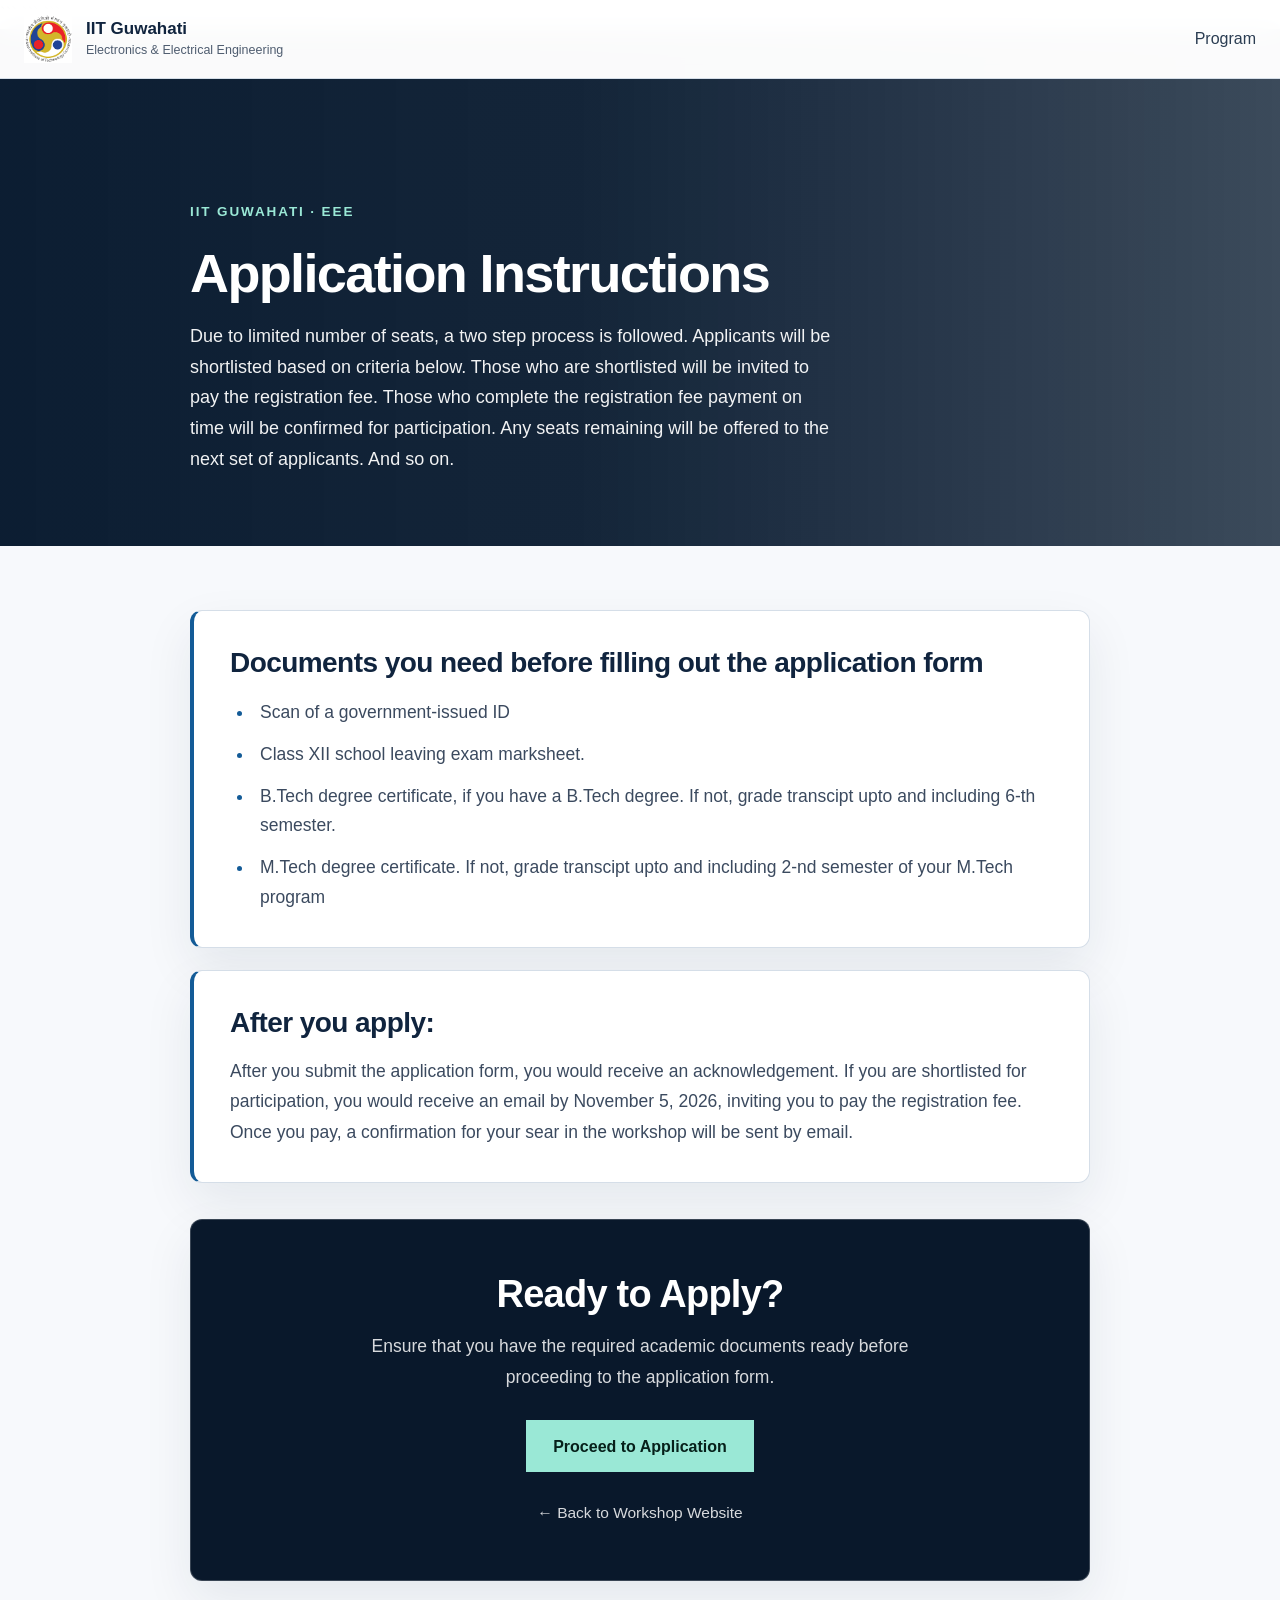
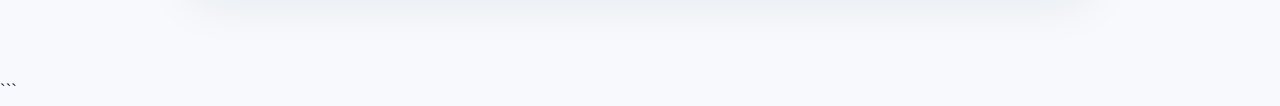
==== commit c6484275: "Update workshop website with application page update" ====
--- a/application.html
+++ b/application.html
@@ -77,16 +77,11 @@
 
             <h1>Application Instructions</h1>
 
-            <p class="application-intro">
-                Hands-on Workshop on Autonomous Systems
+
+            <p class="application-description">
+ Due to limited number of seats, a two step process is followed. Applicants will be shortlisted based on criteria below. Those who are shortlisted will be invited to pay the registration fee. Those who complete the registration fee payment on time will be confirmed for participation. Any seats remaining will be offered to the next set of applicants. And so on.
             </p>
 
-            <p class="application-description">
-                Please read the application procedure, screening
-                criteria, document requirements, and registration
-                instructions carefully before applying.
-            </p>
-
         </div>
 
     </section>
@@ -99,238 +94,41 @@
         <div class="application-container">
 
 
-            <!-- IMPORTANT DATES -->
+
+
+
+            <!-- STEP 2: REQUIRED DOCUMENTS -->
 
             <article class="application-card">
 
-                <span class="application-step">IMPORTANT DATES</span>
-
-                <h2>Application &amp; Registration Deadlines</h2>
-
-                <div class="application-fee">
-
-                    <span>Application Deadline</span>
-
-                    <strong>30 October 2026</strong>
-
-                </div>
-
-                <div class="application-fee">
-
-                    <span>Registration Completion Deadline</span>
-
-                    <strong>10 November 2026</strong>
-
-                </div>
+
+                <h2>Documents you need before filling out the application form</h2>
+
+
+                <ul class="application-list">
+
+                    <li>Scan of a government-issued ID</li>
+                    <li>Class XII school leaving exam marksheet. </li>
+                    <li>B.Tech degree certificate, if you have a B.Tech degree. If not, grade transcipt upto and including 6-th semester.</li>
+                    <li>M.Tech degree certificate. If not, grade transcipt upto and including 2-nd semester of your M.Tech program</li>
+                </ul>
+
 
             </article>
 
 
-            <!-- STEP 1: HOW TO APPLY -->
+            <!-- STEP 3: SCREENING -->
 
             <article class="application-card">
 
-                <span class="application-step">STEP 01</span>
-
-                <h2>How to Apply?</h2>
+                <h2>After you apply:</h2>
 
                 <p>
-                    Applicants can apply for the workshop by
-                    completing the Google Form provided below.
+                    After you submit the application form, you would receive an acknowledgement. If you are shortlisted
+                    for participation, you would receive an email by November 5, 2026, inviting you to pay the registration fee. Once you pay, a confirmation for your sear in the workshop will be sent by email.
                 </p>
 
-                <ol class="application-list">
-
-                    <li>
-                        Click the
-                        <strong>Proceed to Application</strong>
-                        button at the bottom of this page.
-                    </li>
-
-                    <li>
-                        Fill in the required personal, academic,
-                        and contact information.
-                    </li>
-
-                    <li>
-                        Upload the required academic documents
-                        according to your degree status.
-                    </li>
-
-                    <li>
-                        Enter your GATE score, if applicable.
-                    </li>
-
-                    <li>
-                        Review your responses and submit the form
-                        before <strong>30 October 2026</strong>.
-                    </li>
-
-                </ol>
-
-
             </article>
-
-
-            <!-- STEP 2: REQUIRED DOCUMENTS -->
-
-            <article class="application-card">
-
-                <span class="application-step">STEP 02</span>
-
-                <h2>Required Documents</h2>
-
-                <p>
-                    Applicants must upload the relevant academic
-                    documents based on their current degree and
-                    completion status.
-                </p>
-
-                <h3>B.Tech Applicants</h3>
-
-                <ul class="application-list">
-
-                    <li>
-                        <strong>Currently pursuing B.Tech:</strong>
-                        Combined semester marksheets from the
-                        1st to the 6th semester.
-                    </li>
-
-                    <li>
-                        <strong>B.Tech graduates:</strong>
-                        Complete B.Tech transcript.
-                    </li>
-
-                </ul>
-
-
-                <h3>M.Tech Applicants</h3>
-
-                <ul class="application-list">
-
-                    <li>
-                        <strong>Currently pursuing M.Tech:</strong>
-                        Semester marksheets up to the 2nd semester.
-                    </li>
-
-                    <li>
-                        <strong>M.Tech graduates:</strong>
-                        Complete M.Tech transcript.
-                    </li>
-
-                </ul>
-
-
-            </article>
-
-
-            <!-- STEP 3: SCREENING -->
-
-            <article class="application-card">
-
-                <span class="application-step">STEP 03</span>
-
-                <h2>How Will Applicants Be Screened?</h2>
-
-                <p>
-                    Applications will be evaluated based on the
-                    academic and examination details provided
-                    in the application form.
-                </p>
-
-                <p>
-                    The screening process will consider the
-                    following factors:
-                </p>
-
-                <ul class="application-list">
-
-                    <li>
-                        <strong>CGPA:</strong>
-                        Academic performance in the applicant's
-                        current or completed degree.
-                    </li>
-
-                    <li>
-                        <strong>GATE Score:</strong>
-                        GATE score, if applicable.
-                    </li>
-
-                    <li>
-                        <strong>Degree:</strong>
-                        The applicant's degree, including B.Tech
-                        or M.Tech, and their current or completed
-                        academic status.
-                    </li>
-
-                </ul>
-
-
-            </article>
-
-
-            <!-- STEP 4: REGISTRATION AND PAYMENT -->
-
-            <article class="application-card">
-
-                <span class="application-step">STEP 04</span>
-
-                <h2>Registration &amp; Seat Confirmation</h2>
-
-                <p>
-                    Filling out the Google Form is the first step
-                    of the application process. Registration will
-                    be completed through the following procedure:
-                </p>
-
-                <ol class="application-list">
-
-                    <li>
-                        <strong>Submit the application:</strong>
-                        Complete and submit the Google Form with
-                        the required information and documents.
-                    </li>
-
-                    <li>
-                        <strong>Application screening:</strong>
-                        The submitted application will be reviewed
-                        based on the specified screening criteria.
-                    </li>
-
-                    <li>
-                        <strong>Receive the payment link:</strong>
-                        The payment link will be emailed to
-                        applicants after the form submission
-                        and subsequent screening process.
-                    </li>
-
-                    <li>
-                        <strong>Complete payment:</strong>
-                        Follow the instructions provided in the
-                        email to pay the registration fee.
-                    </li>
-
-                    <li>
-                        <strong>Confirm your seat:</strong>
-                        Your seat will be confirmed after the
-                        required payment has been completed.
-                    </li>
-
-                </ol>
-
-
-
-                <p>
-                    Please check your registered email address
-                    regularly for the payment link and further
-                    instructions from the workshop organizers.
-                </p>
-
-            </article>
-
-
-            <!-- ADDITIONAL INFORMATION -->
-
 
 
 
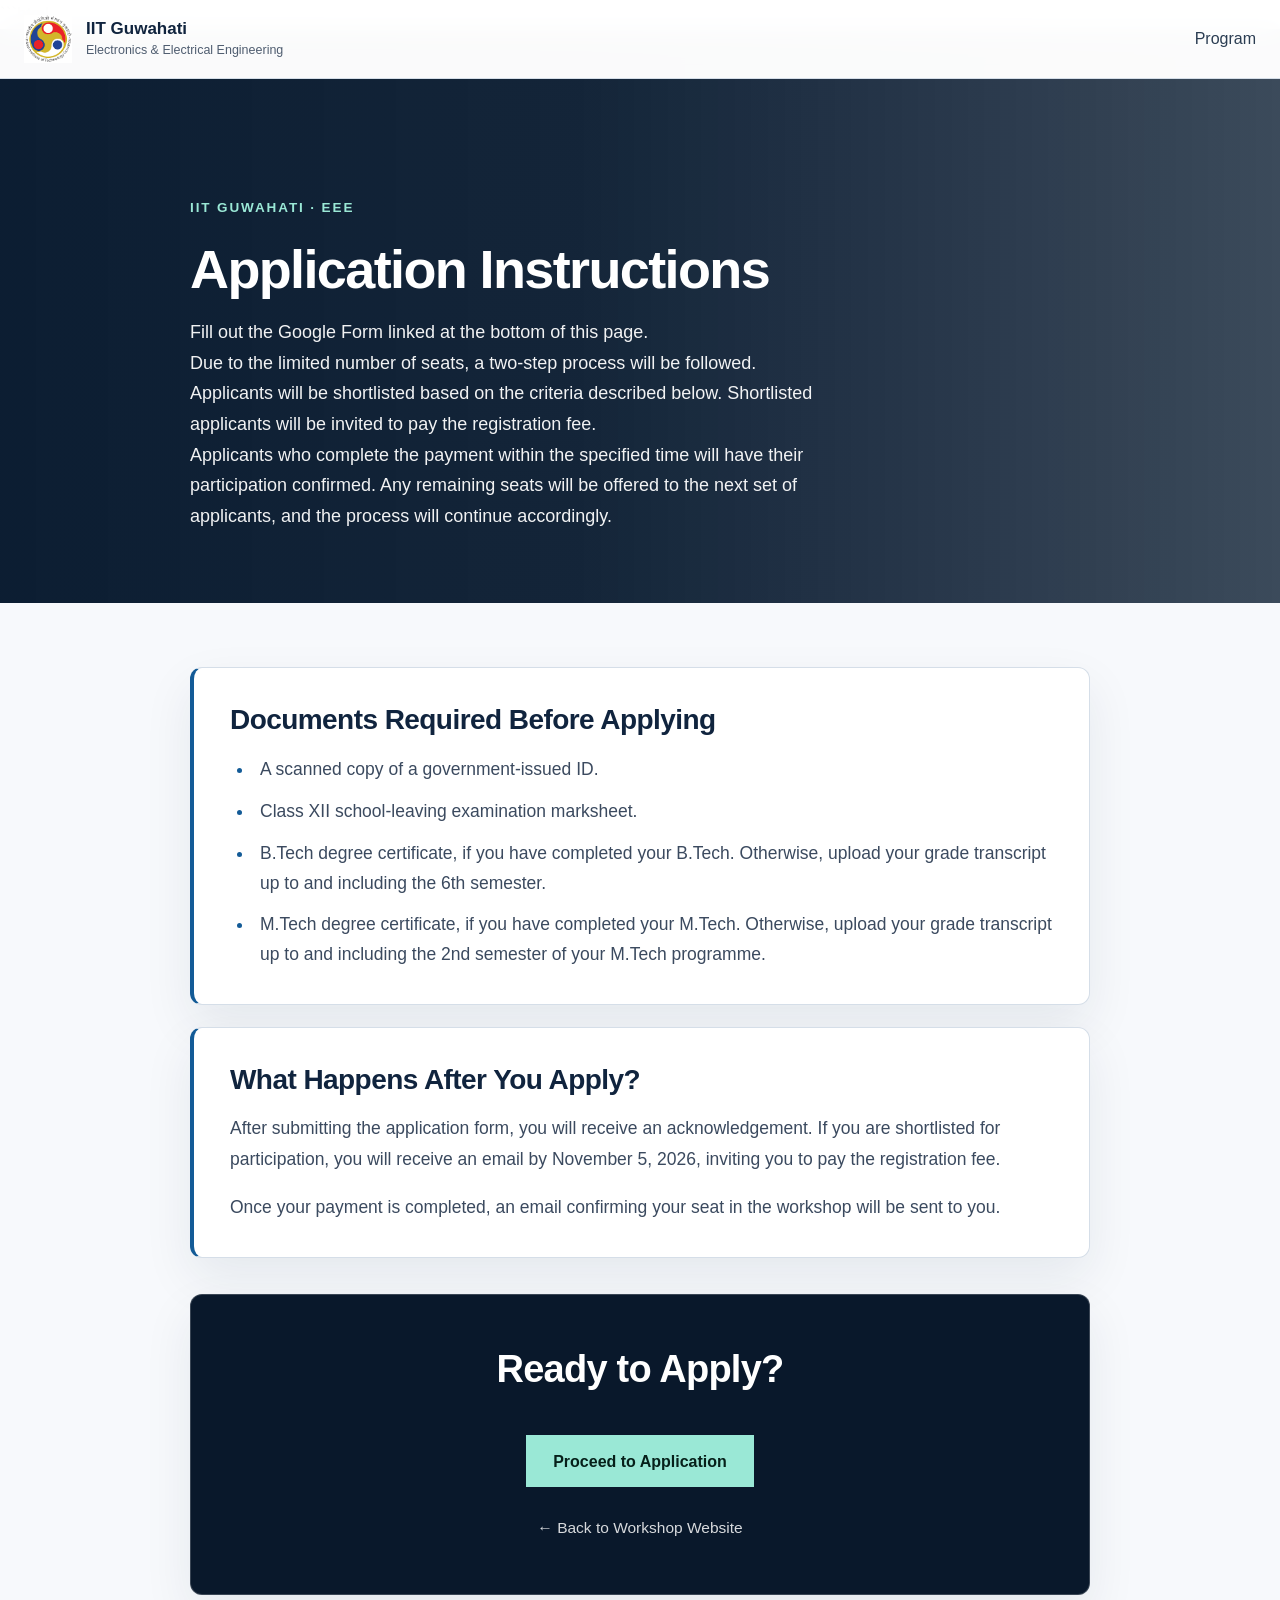
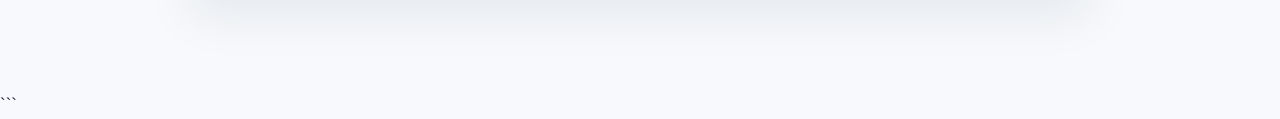
==== commit 6741f2d4: "Update workshop website with application page" ====
--- a/application.html
+++ b/application.html
@@ -1,216 +1,238 @@
+```html
 <!DOCTYPE html>
-
 <html lang="en">
 
 <head>
     <meta charset="UTF-8">
     <meta name="viewport" content="width=device-width, initial-scale=1.0">
 
+    <title>Application Instructions | IIT Guwahati</title>
+
+    <meta
+        name="description"
+        content="Application instructions, eligibility screening, required documents, and registration details for the Hands-on Workshop on Autonomous Systems at IIT Guwahati."
+    >
+
+    <link rel="stylesheet" href="style.css">
+</head>
+
+<body class="application-page">
+
+    <!-- NAVIGATION BAR -->
+    <header class="navbar">
+
+        <div class="nav-container">
+
+            <a href="index.html#home" class="brand">
+
+                <img src="assets/iitg-logo.png" alt="IIT Guwahati Logo">
+
+                <div>
+                    <span class="brand-main">IIT Guwahati</span>
+
+                    <span class="brand-sub">
+                        Electronics &amp; Electrical Engineering
+                    </span>
+                </div>
+
+            </a>
+
+            <nav class="nav-menu" id="navMenu">
+                <a href="index.html#program">Program</a>
+            </nav>
+
+            <button
+                class="nav-toggle"
+                id="navToggle"
+                aria-label="Open menu"
+                aria-expanded="false"
+                aria-controls="navMenu"
+            >
+                <span></span>
+                <span></span>
+                <span></span>
+            </button>
+
+        </div>
+
+    </header>
+
+
+    <main>
+
+        <!-- PAGE HERO -->
+        <section class="application-hero">
+
+            <div class="application-container">
+
+                <span class="application-eyebrow">
+                    IIT Guwahati · EEE
+                </span>
+
+                <h1>Application Instructions</h1>
+
+                <div class="application-description">
+
+                    <p>
+                        Fill out the Google Form linked at the bottom of this page.
+                    </p>
+
+                    <p>
+                        Due to the limited number of seats, a two-step process
+                        will be followed. Applicants will be shortlisted based
+                        on the criteria described below. Shortlisted applicants
+                        will be invited to pay the registration fee.
+                    </p>
+
+                    <p>
+                        Applicants who complete the payment within the specified
+                        time will have their participation confirmed. Any
+                        remaining seats will be offered to the next set of
+                        applicants, and the process will continue accordingly.
+                    </p>
+
+                </div>
+
+            </div>
+
+        </section>
+
+
+        <!-- APPLICATION INFORMATION -->
+        <section class="application-section">
+
+            <div class="application-container">
+
+                <!-- REQUIRED DOCUMENTS -->
+                <article class="application-card">
+
+                    <h2>Documents Required Before Applying</h2>
+
+                    <ul class="application-list">
+
+                        <li>
+                            A scanned copy of a government-issued ID.
+                        </li>
+
+                        <li>
+                            Class XII school-leaving examination marksheet.
+                        </li>
+
+                        <li>
+                            B.Tech degree certificate, if you have completed
+                            your B.Tech. Otherwise, upload your grade transcript
+                            up to and including the 6th semester.
+                        </li>
+
+                        <li>
+                            M.Tech degree certificate, if you have completed
+                            your M.Tech. Otherwise, upload your grade transcript
+                            up to and including the 2nd semester of your M.Tech
+                            programme.
+                        </li>
+
+                    </ul>
+
+                </article>
+
+
+                <!-- APPLICATION PROCESS -->
+                <article class="application-card">
+
+                    <h2>What Happens After You Apply?</h2>
+
+                    <p>
+                        After submitting the application form, you will receive
+                        an acknowledgement. If you are shortlisted for
+                        participation, you will receive an email by
+                        November 5, 2026, inviting you to pay the registration
+                        fee.
+                    </p>
+
+                    <p>
+                        Once your payment is completed, an email confirming
+                        your seat in the workshop will be sent to you.
+                    </p>
+
+                </article>
+
+
+                <!-- APPLICATION CALL TO ACTION -->
+                <section class="application-cta">
+
+                    <h2>Ready to Apply?</h2>
+
+                    <br>
+
+                    <a
+                        href="https://forms.gle/KjtZhT42opRwBHwW9"
+                        class="btn btn-primary"
+                        target="_blank"
+                        rel="noopener noreferrer"
+                    >
+                        Proceed to Application
+                    </a>
+
+                    <br>
+
+                    <a
+                        href="index.html#home"
+                        class="application-back-link"
+                    >
+                        &larr; Back to Workshop Website
+                    </a>
+
+                </section>
+
+            </div>
+
+        </section>
+
+    </main>
+
+
+    <!-- MOBILE NAVIGATION -->
+    <script>
+        const navToggle = document.getElementById("navToggle");
+        const navMenu = document.getElementById("navMenu");
+
+        if (navToggle && navMenu) {
+
+            navToggle.addEventListener("click", function () {
+
+                const isOpen = navMenu.classList.toggle("active");
+
+                navToggle.classList.toggle("active", isOpen);
+
+                navToggle.setAttribute("aria-expanded", isOpen);
+
+                navToggle.setAttribute(
+                    "aria-label",
+                    isOpen ? "Close menu" : "Open menu"
+                );
+
+            });
+
+            navMenu.querySelectorAll("a").forEach(function (link) {
+
+                link.addEventListener("click", function () {
+
+                    navMenu.classList.remove("active");
+
+                    navToggle.classList.remove("active");
+
+                    navToggle.setAttribute("aria-expanded", "false");
+
+                    navToggle.setAttribute("aria-label", "Open menu");
+
+                });
+
+            });
+
+        }
+    </script>
+
+</body>
+
+</html>
 ```
-<title>Application Instructions | IIT Guwahati</title>
-
-<meta
-    name="description"
-    content="Application instructions, eligibility screening, required documents, and registration details for the Hands-on Workshop on Autonomous Systems at IIT Guwahati."
->
-
-<link rel="stylesheet" href="style.css">
-```
-
-</head>
-
-<body class="application-page">
-
-```
-<!-- NAVIGATION BAR -->
-
-<header class="navbar">
-
-    <div class="nav-container">
-
-        <a href="index.html#home" class="brand">
-
-            <img src="assets/iitg-logo.png" alt="IIT Guwahati Logo">
-
-            <div>
-                <span class="brand-main">IIT Guwahati</span>
-
-                <span class="brand-sub">
-                    Electronics &amp; Electrical Engineering
-                </span>
-            </div>
-
-        </a>
-
-        <nav class="nav-menu" id="navMenu">
-            <a href="index.html#program">Program</a>
-        </nav>
-
-        <button
-            class="nav-toggle"
-            id="navToggle"
-            aria-label="Open menu"
-            aria-expanded="false"
-            aria-controls="navMenu"
-        >
-            <span></span>
-            <span></span>
-            <span></span>
-        </button>
-
-    </div>
-
-</header>
-
-
-<main>
-
-    <!-- PAGE HERO -->
-
-    <section class="application-hero">
-
-        <div class="application-container">
-
-            <span class="application-eyebrow">
-                IIT Guwahati · EEE
-            </span>
-
-            <h1>Application Instructions</h1>
-
-
-            <p class="application-description">
- Due to limited number of seats, a two step process is followed. Applicants will be shortlisted based on criteria below. Those who are shortlisted will be invited to pay the registration fee. Those who complete the registration fee payment on time will be confirmed for participation. Any seats remaining will be offered to the next set of applicants. And so on.
-            </p>
-
-        </div>
-
-    </section>
-
-
-    <!-- APPLICATION INFORMATION -->
-
-    <section class="application-section">
-
-        <div class="application-container">
-
-
-
-
-
-            <!-- STEP 2: REQUIRED DOCUMENTS -->
-
-            <article class="application-card">
-
-
-                <h2>Documents you need before filling out the application form</h2>
-
-
-                <ul class="application-list">
-
-                    <li>Scan of a government-issued ID</li>
-                    <li>Class XII school leaving exam marksheet. </li>
-                    <li>B.Tech degree certificate, if you have a B.Tech degree. If not, grade transcipt upto and including 6-th semester.</li>
-                    <li>M.Tech degree certificate. If not, grade transcipt upto and including 2-nd semester of your M.Tech program</li>
-                </ul>
-
-
-            </article>
-
-
-            <!-- STEP 3: SCREENING -->
-
-            <article class="application-card">
-
-                <h2>After you apply:</h2>
-
-                <p>
-                    After you submit the application form, you would receive an acknowledgement. If you are shortlisted
-                    for participation, you would receive an email by November 5, 2026, inviting you to pay the registration fee. Once you pay, a confirmation for your sear in the workshop will be sent by email.
-                </p>
-
-            </article>
-
-
-
-            <!-- APPLICATION CALL TO ACTION -->
-
-            <section class="application-cta">
-
-                <h2>Ready to Apply?</h2>
-
-                <p>
-                    Ensure that you have the required academic
-                    documents ready before proceeding to the
-                    application form.
-                </p>
-
-                <a
-                    href="https://forms.gle/KjtZhT42opRwBHwW9"
-                    class="btn btn-primary"
-                    target="_blank"
-                    rel="noopener noreferrer"
-                >
-                    Proceed to Application
-                </a>
-
-                <br>
-
-                <a
-                    href="index.html#home"
-                    class="application-back-link"
-                >
-                    ← Back to Workshop Website
-                </a>
-
-            </section>
-
-        </div>
-
-    </section>
-
-</main>
-
-
-
-
-<!-- MOBILE NAVIGATION -->
-
-<script>
-
-    const navToggle = document.getElementById("navToggle");
-    const navMenu = document.getElementById("navMenu");
-
-    if (navToggle && navMenu) {
-
-        navToggle.addEventListener("click", function () {
-
-            const isOpen = navMenu.classList.toggle("active");
-
-            navToggle.classList.toggle("active", isOpen);
-
-            navToggle.setAttribute("aria-expanded", isOpen);
-
-        });
-
-        navMenu.querySelectorAll("a").forEach(function (link) {
-
-            link.addEventListener("click", function () {
-
-                navMenu.classList.remove("active");
-
-                navToggle.classList.remove("active");
-
-                navToggle.setAttribute("aria-expanded", "false");
-
-            });
-
-        });
-
-    }
-
-</script>
-```
-
-</body>
-
-</html>
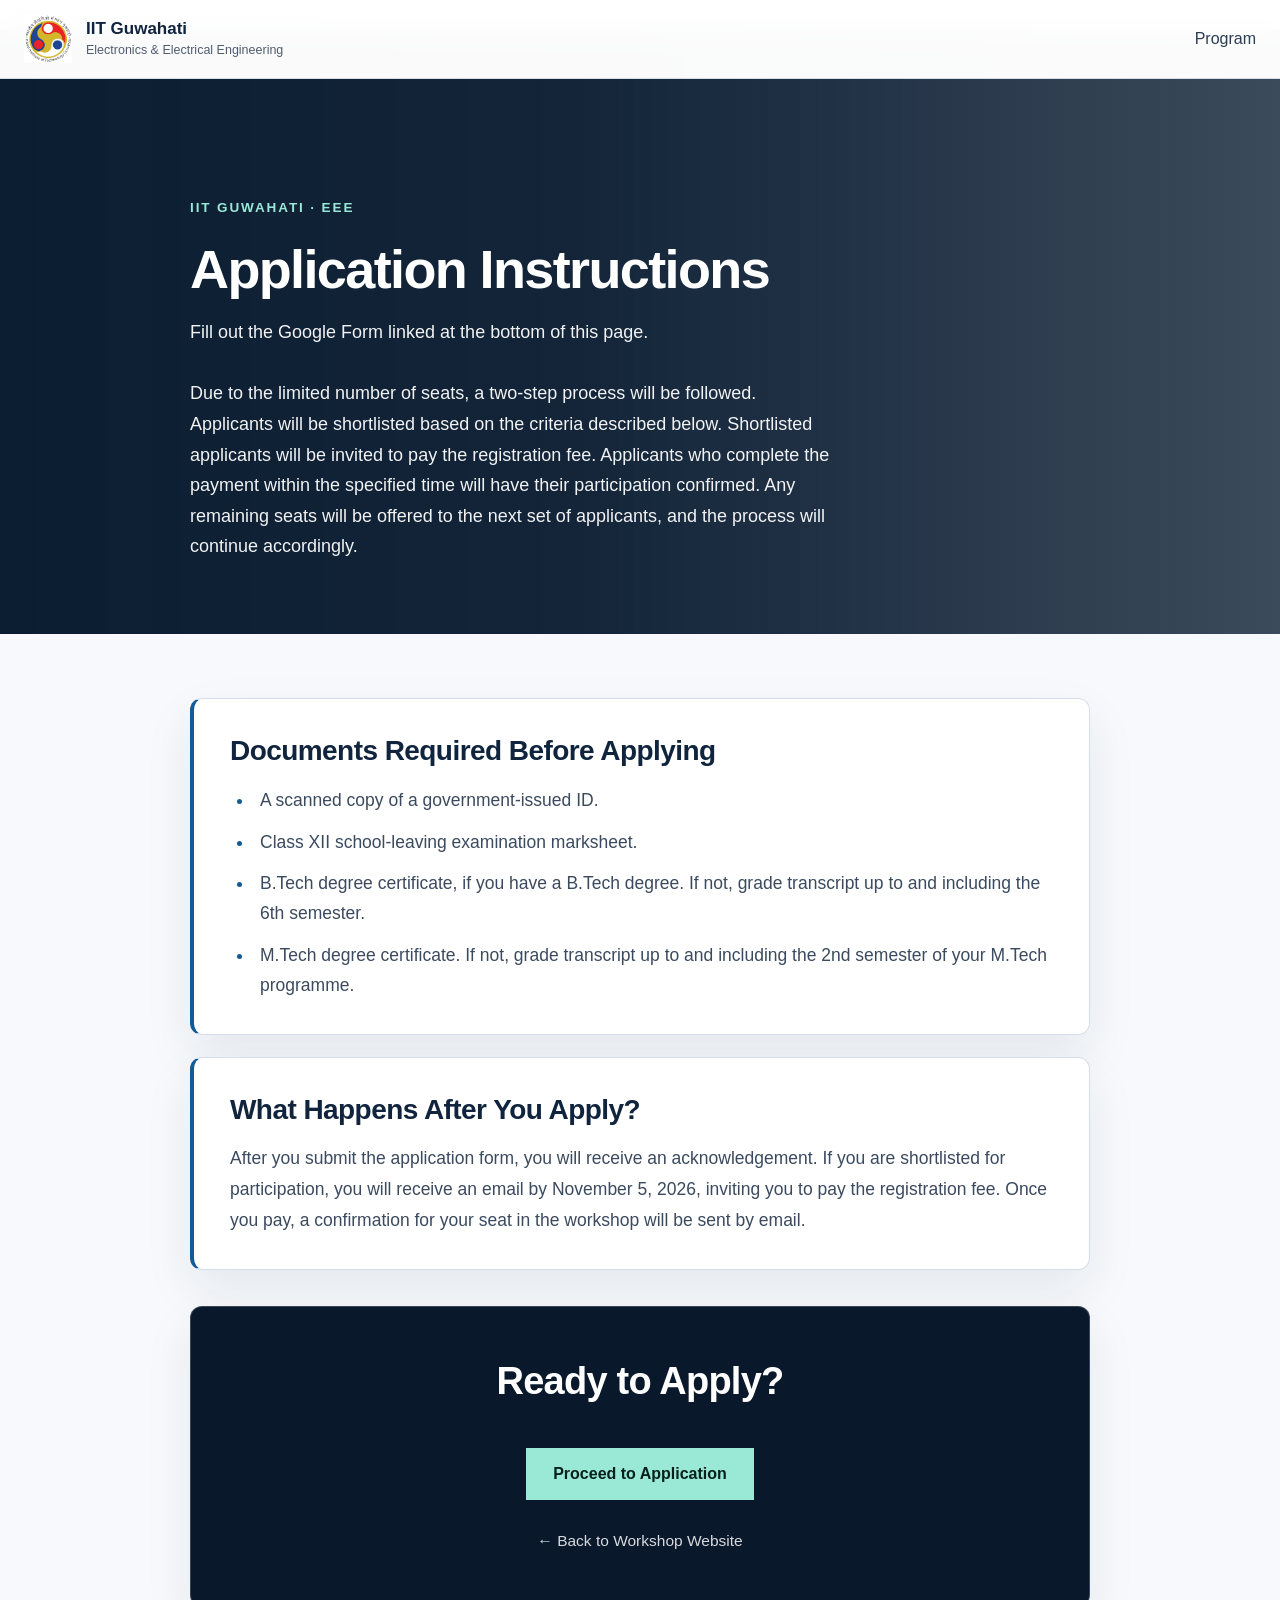
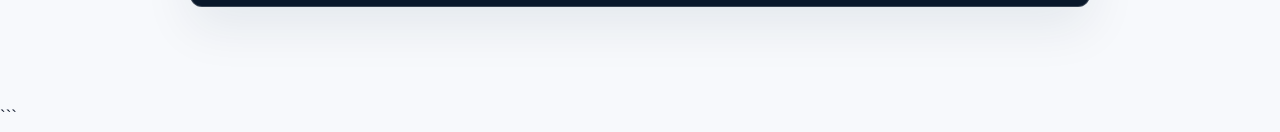
==== commit 3809fc2f: "new updates" ====
--- a/application.html
+++ b/application.html
@@ -76,16 +76,12 @@
                     <p>
                         Fill out the Google Form linked at the bottom of this page.
                     </p>
-
+                    <br>
                     <p>
                         Due to the limited number of seats, a two-step process
                         will be followed. Applicants will be shortlisted based
                         on the criteria described below. Shortlisted applicants
-                        will be invited to pay the registration fee.
-                    </p>
-
-                    <p>
-                        Applicants who complete the payment within the specified
+                        will be invited to pay the registration fee.                        Applicants who complete the payment within the specified
                         time will have their participation confirmed. Any
                         remaining seats will be offered to the next set of
                         applicants, and the process will continue accordingly.
@@ -119,16 +115,15 @@
                         </li>
 
                         <li>
-                            B.Tech degree certificate, if you have completed
-                            your B.Tech. Otherwise, upload your grade transcript
-                            up to and including the 6th semester.
-                        </li>
-
-                        <li>
-                            M.Tech degree certificate, if you have completed
-                            your M.Tech. Otherwise, upload your grade transcript
-                            up to and including the 2nd semester of your M.Tech
-                            programme.
+                            B.Tech degree certificate, if you have a B.Tech
+                            degree. If not, grade transcript up to and
+                            including the 6th semester.
+                        </li>
+
+                        <li>
+                            M.Tech degree certificate. If not, grade transcript
+                            up to and including the 2nd semester of your
+                            M.Tech programme.
                         </li>
 
                     </ul>
@@ -142,16 +137,12 @@
                     <h2>What Happens After You Apply?</h2>
 
                     <p>
-                        After submitting the application form, you will receive
-                        an acknowledgement. If you are shortlisted for
-                        participation, you will receive an email by
+                        After you submit the application form, you will
+                        receive an acknowledgement. If you are shortlisted
+                        for participation, you will receive an email by
                         November 5, 2026, inviting you to pay the registration
-                        fee.
-                    </p>
-
-                    <p>
-                        Once your payment is completed, an email confirming
-                        your seat in the workshop will be sent to you.
+                        fee. Once you pay, a confirmation for your seat in
+                        the workshop will be sent by email.
                     </p>
 
                 </article>
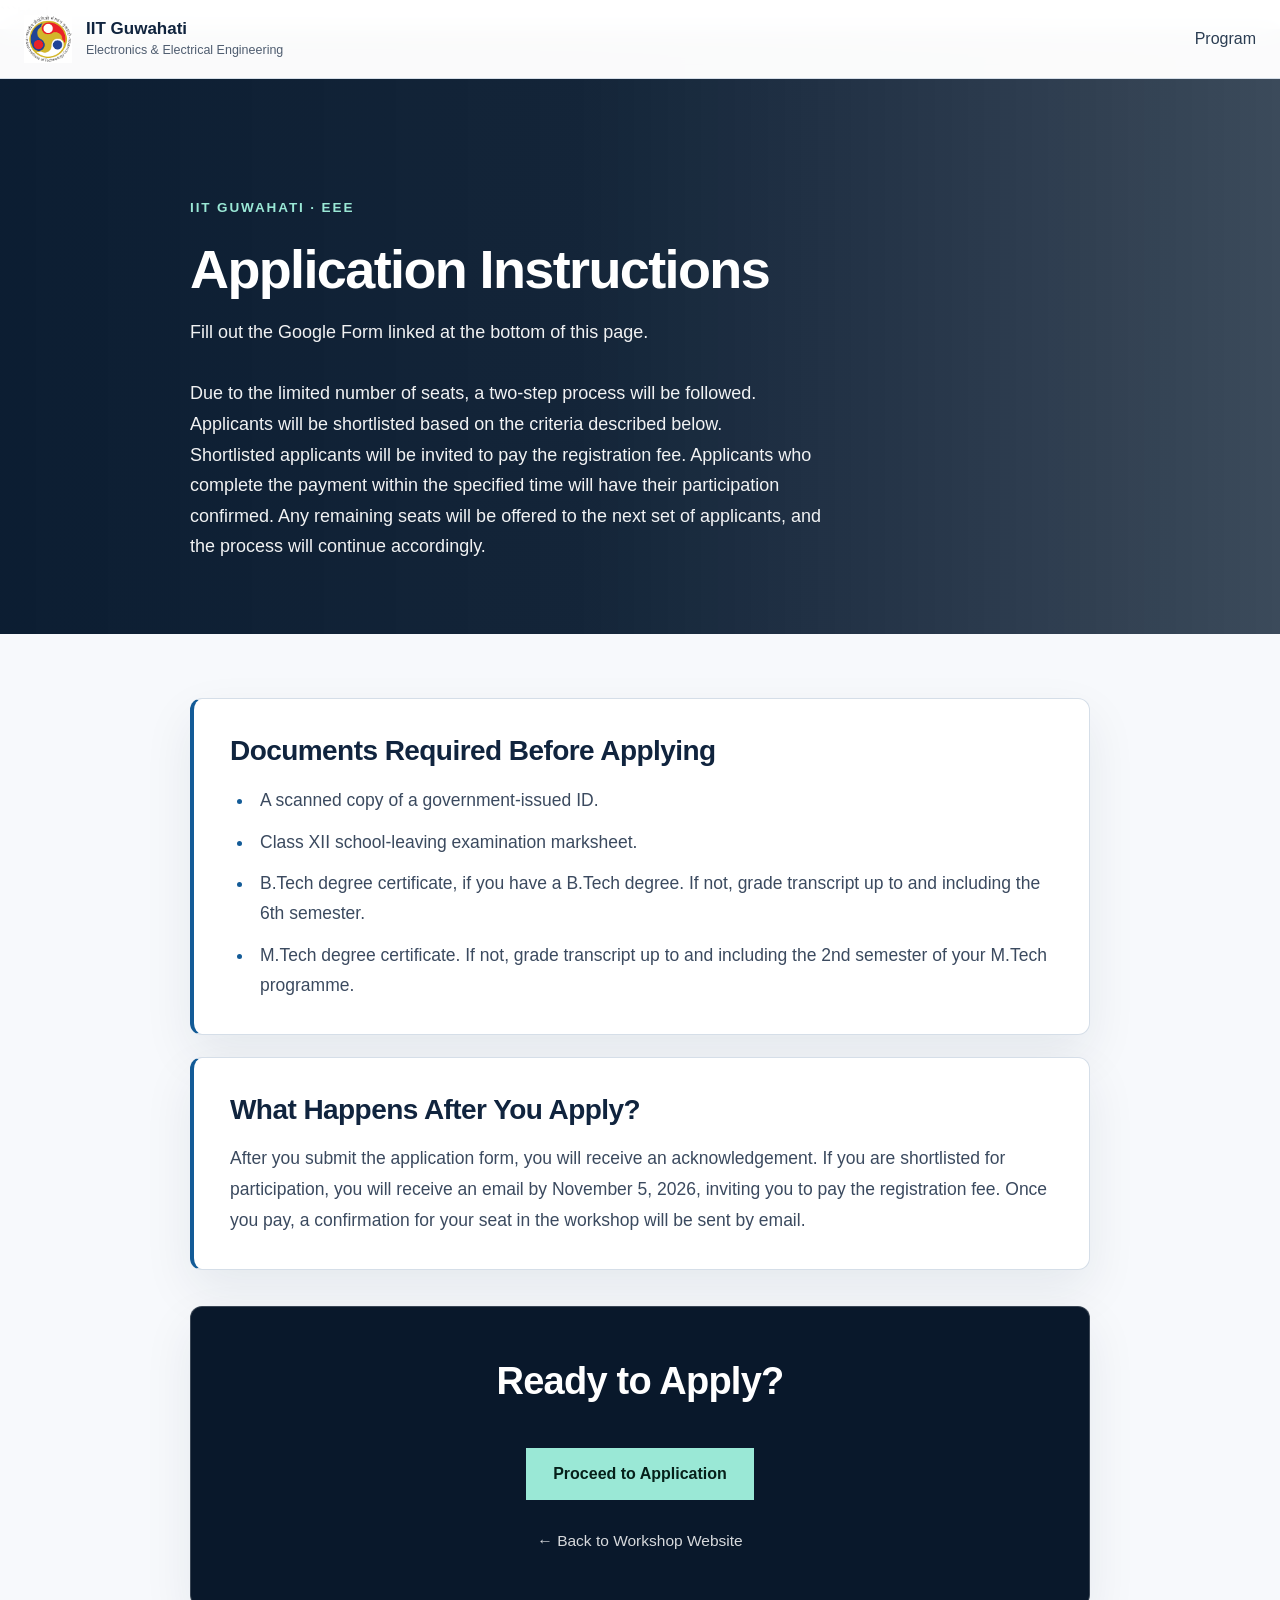
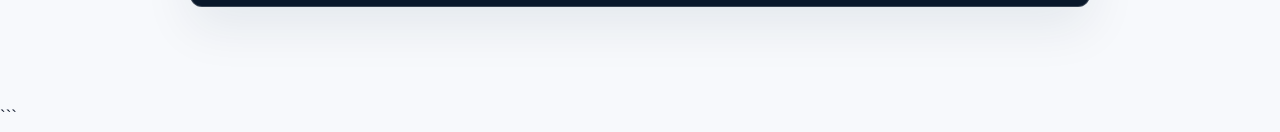
==== commit ef078244: "new updates" ====
--- a/application.html
+++ b/application.html
@@ -80,7 +80,9 @@
                     <p>
                         Due to the limited number of seats, a two-step process
                         will be followed. Applicants will be shortlisted based
-                        on the criteria described below. Shortlisted applicants
+                        on the criteria described below. 
+                        <br>
+                        Shortlisted applicants
                         will be invited to pay the registration fee.                        Applicants who complete the payment within the specified
                         time will have their participation confirmed. Any
                         remaining seats will be offered to the next set of
